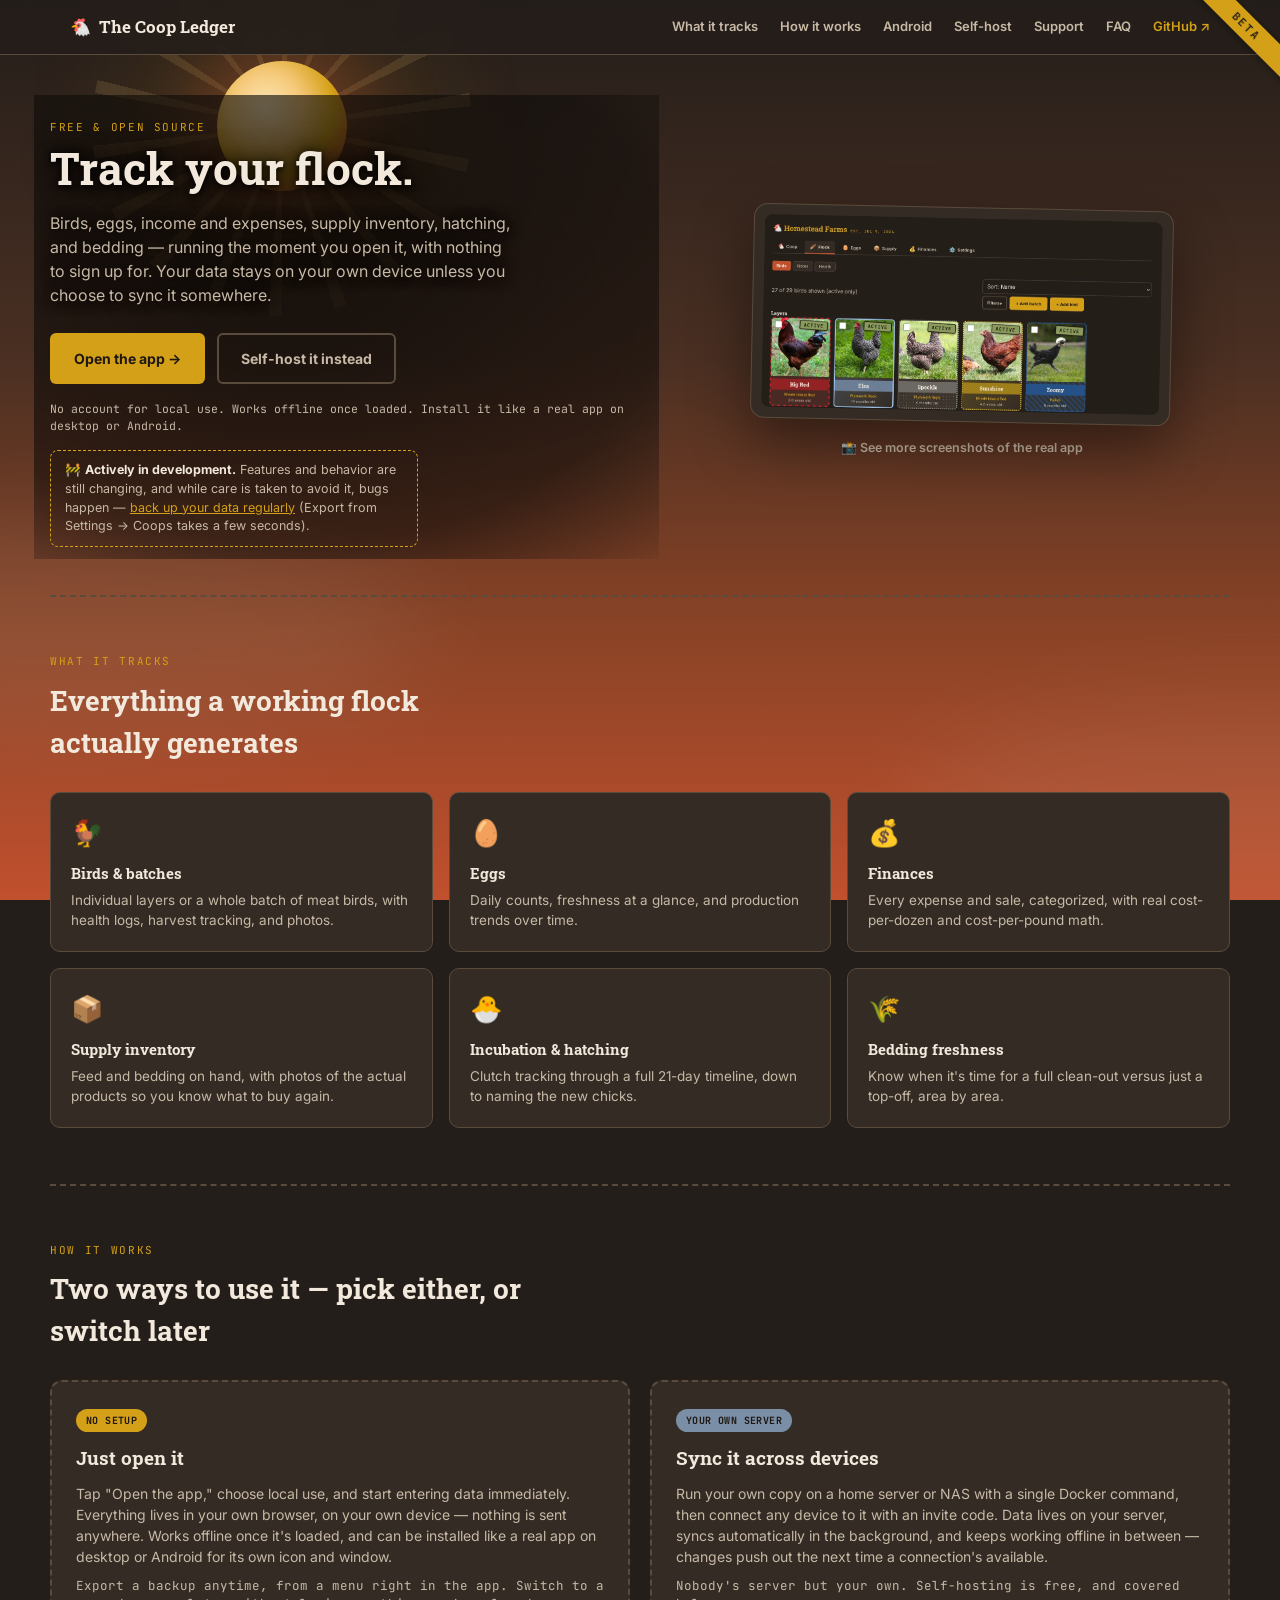
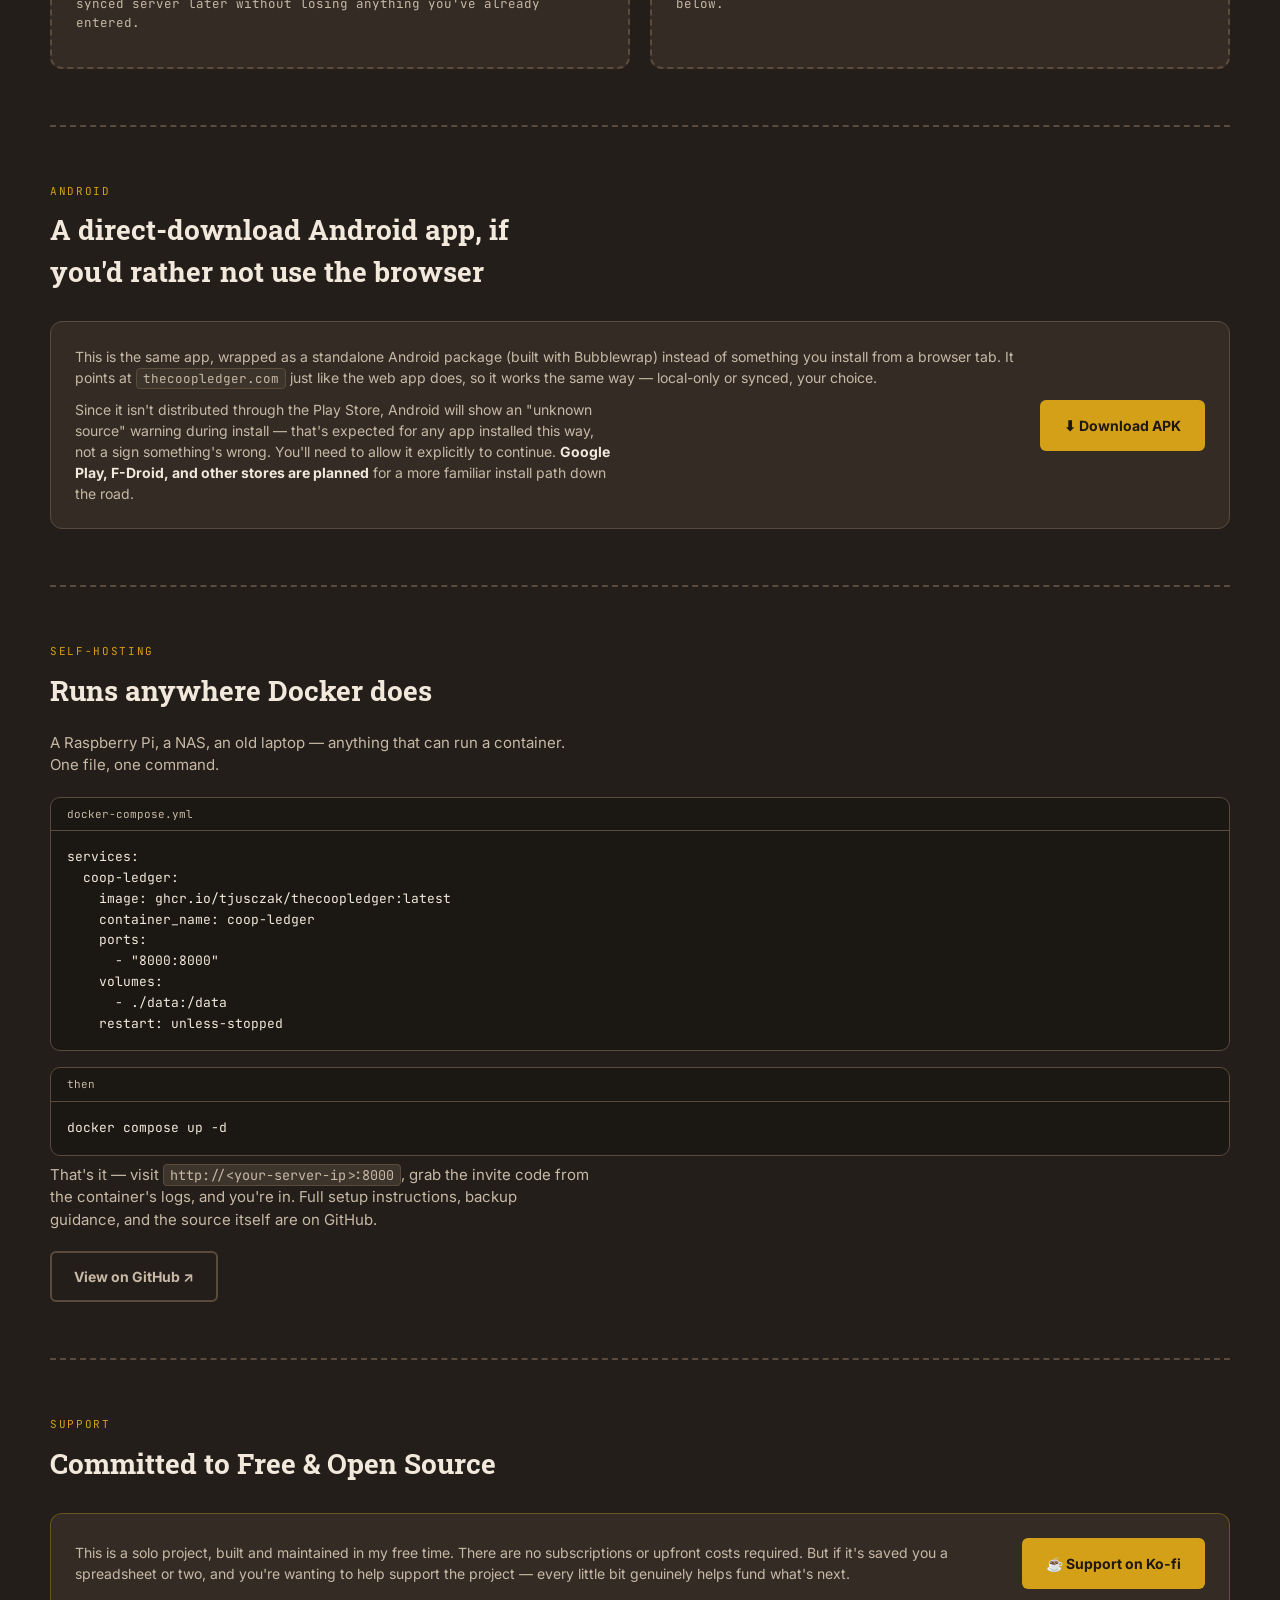
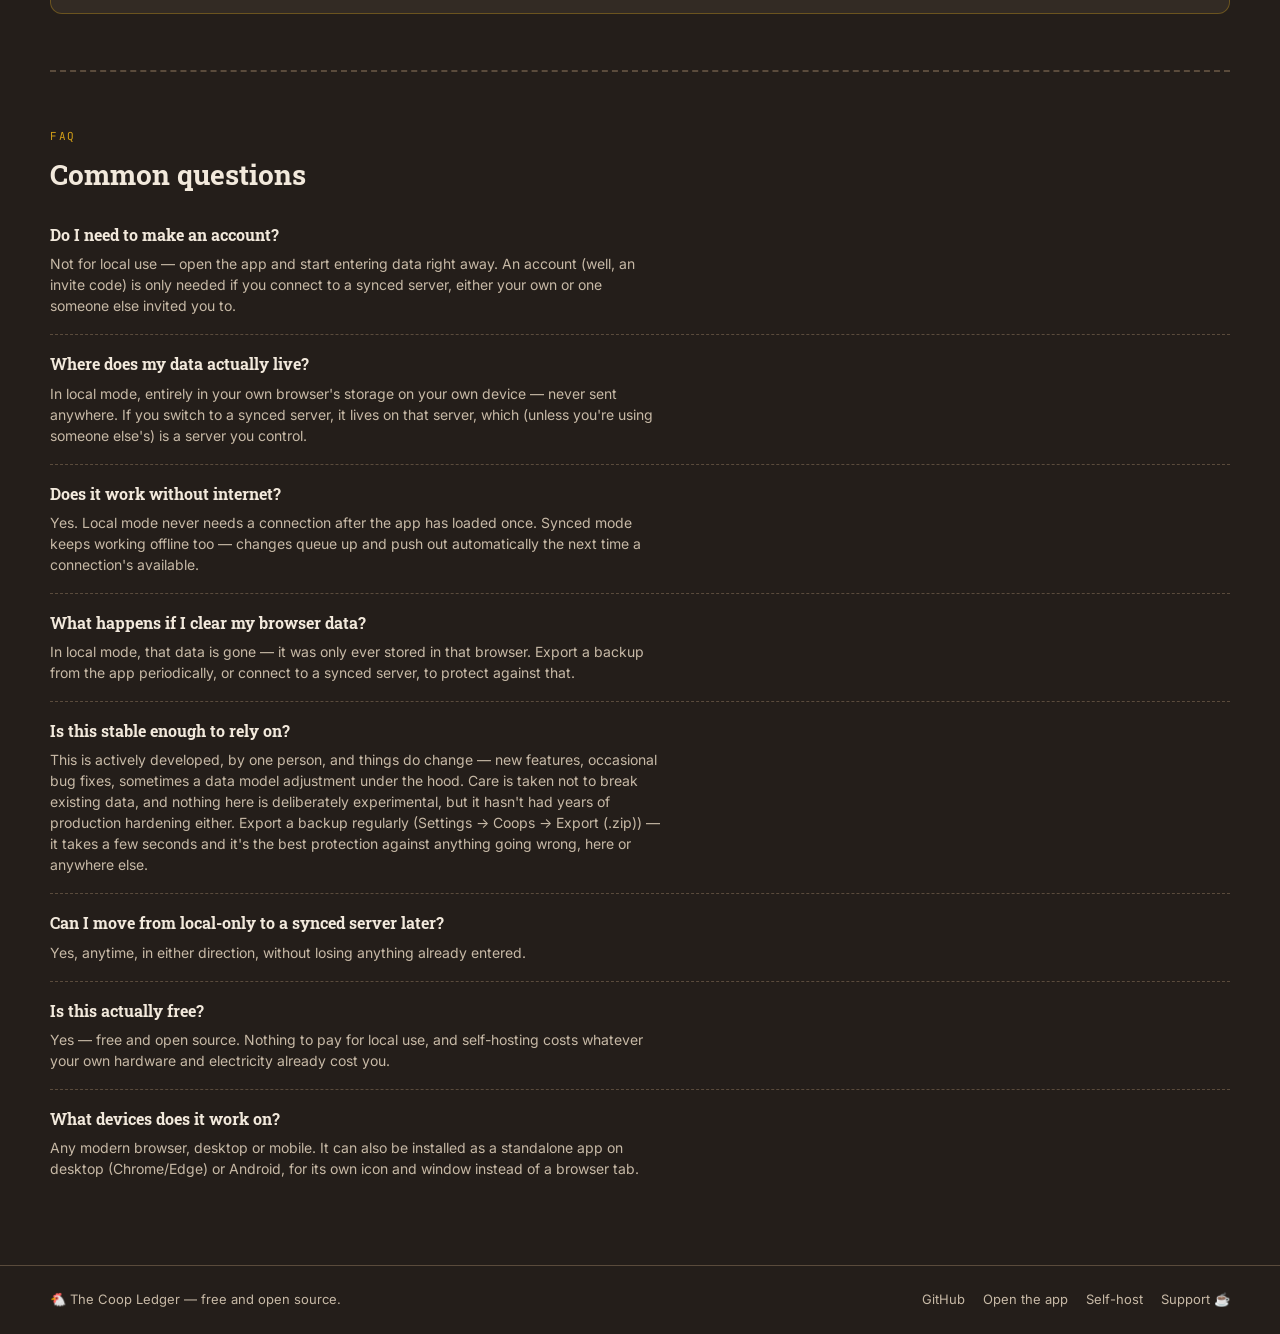
==== landing/index.html @ 25ca626e "Beta Release" ====
<!DOCTYPE html>
<html lang="en">
<head>
<meta charset="UTF-8">
<meta name="viewport" content="width=device-width, initial-scale=1, viewport-fit=cover">
<title>The Coop Ledger — track your flock, keep your data</title>
<meta name="description" content="A homestead flock tracker for birds, eggs, expenses, and supplies. Works instantly with nothing to sign up for, your data stays on your device unless you choose otherwise, and it's free and open source.">
<link rel="canonical" href="https://thecoopledger.com/">
<meta property="og:type" content="website">
<meta property="og:title" content="The Coop Ledger — track your flock, keep your data">
<meta property="og:description" content="A homestead flock tracker for birds, eggs, expenses, and supplies. Works instantly with nothing to sign up for, your data stays on your device unless you choose otherwise, and it's free and open source.">
<meta property="og:url" content="https://thecoopledger.com/">
<meta property="og:image" content="https://thecoopledger.com/icon-512.png">
<meta name="twitter:card" content="summary">
<meta name="twitter:title" content="The Coop Ledger — track your flock, keep your data">
<meta name="twitter:description" content="A homestead flock tracker for birds, eggs, expenses, and supplies. Works instantly, your data stays yours, free and open source.">
<meta name="twitter:image" content="https://thecoopledger.com/icon-512.png">
<link rel="icon" href="favicon.png" type="image/png">
<link rel="apple-touch-icon" href="icon-512.png">
<link rel="preconnect" href="https://fonts.googleapis.com">
<link href="https://fonts.googleapis.com/css2?family=Roboto+Slab:wght@500;700&family=Inter:wght@400;500;600;700&family=JetBrains+Mono:wght@500;700&display=swap" rel="stylesheet">
<link rel="stylesheet" href="landing.css">
</head>
<body>

<div class="beta-ribbon channel-__BUILD_CHANNEL__">BETA</div>

<div class="sky" id="sky" aria-hidden="true">
  <div class="sky-gradient" id="skyGradient"></div>
  <div class="sun-rays" id="sunRays"></div>
  <div class="sun" id="sun"></div>
  <div class="fog fog-a" id="fogA"></div>
  <div class="fog fog-b" id="fogB"></div>
  <div class="stars" id="stars"></div>
</div>

<header class="topbar">
  <div class="topbar-inner">
    <div class="brand">🐔 <span>The Coop Ledger</span></div>
    <nav class="topnav">
      <a href="#what-it-tracks">What it tracks</a>
      <a href="#how-it-works">How it works</a>
      <a href="#android">Android</a>
      <a href="#self-host">Self-host</a>
      <a href="#support">Support</a>
      <a href="#faq">FAQ</a>
      <a href="https://github.com/TJusczak/thecoopledger" class="topnav-github">GitHub ↗</a>
    </nav>
  </div>
</header>

<main>

  <section class="hero">
    <div class="hero-inner">
      <div class="hero-copy">
        <div class="eyebrow">Free &amp; open source</div>
        <h1>Track your flock.</h1>
        <p class="hero-sub">Birds, eggs, income and expenses, supply inventory, hatching, and bedding — running the moment you open it, with nothing to sign up for. Your data stays on your own device unless you choose to sync it somewhere.</p>
        <div class="hero-ctas">
          <a href="/app/" class="btn btn-primary">Open the app →</a>
          <a href="#self-host" class="btn btn-ghost">Self-host it instead</a>
        </div>
        <div class="hero-fineprint">No account for local use. Works offline once loaded. Install it like a real app on desktop or Android.</div>
        <div class="dev-notice">🚧 <strong>Actively in development.</strong> Features and behavior are still changing, and while care is taken to avoid it, bugs happen — <a href="#faq">back up your data regularly</a> (Export from Settings → Coops takes a few seconds).</div>
      </div>

      <div class="hero-preview">
        <div class="preview-frame">
          <img src="screenshots/hero-flock.webp" alt="The Coop Ledger's flock tracking screen, showing individual birds with photos, breeds, and ages" class="preview-screenshot">
        </div>
        <button type="button" class="preview-gallery-link" id="openGalleryBtn">📸 See more screenshots of the real app</button>
      </div>
    </div>
  </section>

  <div class="divider" aria-hidden="true"></div>

  <section class="section" id="what-it-tracks">
    <div class="section-inner">
      <div class="eyebrow">What it tracks</div>
      <h2>Everything a working flock actually generates</h2>
      <div class="feature-grid">
        <div class="feature-card">
          <div class="feature-icon">🐓</div>
          <div class="feature-title">Birds &amp; batches</div>
          <div class="feature-desc">Individual layers or a whole batch of meat birds, with health logs, harvest tracking, and photos.</div>
        </div>
        <div class="feature-card">
          <div class="feature-icon">🥚</div>
          <div class="feature-title">Eggs</div>
          <div class="feature-desc">Daily counts, freshness at a glance, and production trends over time.</div>
        </div>
        <div class="feature-card">
          <div class="feature-icon">💰</div>
          <div class="feature-title">Finances</div>
          <div class="feature-desc">Every expense and sale, categorized, with real cost-per-dozen and cost-per-pound math.</div>
        </div>
        <div class="feature-card">
          <div class="feature-icon">📦</div>
          <div class="feature-title">Supply inventory</div>
          <div class="feature-desc">Feed and bedding on hand, with photos of the actual products so you know what to buy again.</div>
        </div>
        <div class="feature-card">
          <div class="feature-icon">🐣</div>
          <div class="feature-title">Incubation &amp; hatching</div>
          <div class="feature-desc">Clutch tracking through a full 21-day timeline, down to naming the new chicks.</div>
        </div>
        <div class="feature-card">
          <div class="feature-icon">🌾</div>
          <div class="feature-title">Bedding freshness</div>
          <div class="feature-desc">Know when it's time for a full clean-out versus just a top-off, area by area.</div>
        </div>
      </div>
    </div>
  </section>

  <div class="divider" aria-hidden="true"></div>

  <section class="section" id="how-it-works">
    <div class="section-inner">
      <div class="eyebrow">How it works</div>
      <h2>Two ways to use it — pick either, or switch later</h2>
      <div class="path-grid">
        <div class="path-card">
          <span class="stamp stamp-gold">No setup</span>
          <h3>Just open it</h3>
          <p>Tap "Open the app," choose local use, and start entering data immediately. Everything lives in your own browser, on your own device — nothing is sent anywhere. Works offline once it's loaded, and can be installed like a real app on desktop or Android for its own icon and window.</p>
          <p class="path-note">Export a backup anytime, from a menu right in the app. Switch to a synced server later without losing anything you've already entered.</p>
        </div>
        <div class="path-card">
          <span class="stamp stamp-slate">Your own server</span>
          <h3>Sync it across devices</h3>
          <p>Run your own copy on a home server or NAS with a single Docker command, then connect any device to it with an invite code. Data lives on your server, syncs automatically in the background, and keeps working offline in between — changes push out the next time a connection's available.</p>
          <p class="path-note">Nobody's server but your own. Self-hosting is free, and covered below.</p>
        </div>
      </div>
    </div>
  </section>

  <div class="divider" aria-hidden="true"></div>

  <section class="section" id="android">
    <div class="section-inner">
      <div class="eyebrow">Android</div>
      <h2>A direct-download Android app, if you'd rather not use the browser</h2>
      <div class="android-card">
        <div class="android-card-main">
          <p>This is the same app, wrapped as a standalone Android package (built with Bubblewrap) instead of something you install from a browser tab. It points at <code>thecoopledger.com</code> just like the web app does, so it works the same way — local-only or synced, your choice.</p>
          <p class="section-lede" style="margin:10px 0 0">Since it isn't distributed through the Play Store, Android will show an "unknown source" warning during install — that's expected for any app installed this way, not a sign something's wrong. You'll need to allow it explicitly to continue. <strong style="color:var(--text)">Google Play, F-Droid, and other stores are planned</strong> for a more familiar install path down the road.</p>
        </div>
        <a href="TheCoopLedger.apk" class="btn btn-primary android-download" download>⬇ Download APK</a>
      </div>
    </div>
  </section>

  <div class="divider" aria-hidden="true"></div>

  <section class="section" id="self-host">
    <div class="section-inner">
      <div class="eyebrow">Self-hosting</div>
      <h2>Runs anywhere Docker does</h2>
      <p class="section-lede">A Raspberry Pi, a NAS, an old laptop — anything that can run a container. One file, one command.</p>

      <div class="code-card">
        <div class="code-card-label">docker-compose.yml</div>
        <pre><code>services:
  coop-ledger:
    image: ghcr.io/tjusczak/thecoopledger:latest
    container_name: coop-ledger
    ports:
      - "8000:8000"
    volumes:
      - ./data:/data
    restart: unless-stopped</code></pre>
      </div>
      <div class="code-card">
        <div class="code-card-label">then</div>
        <pre><code>docker compose up -d</code></pre>
      </div>

      <p class="section-lede">That's it — visit <code>http://&lt;your-server-ip&gt;:8000</code>, grab the invite code from the container's logs, and you're in. Full setup instructions, backup guidance, and the source itself are on GitHub.</p>
      <a href="https://github.com/TJusczak/thecoopledger" class="btn btn-ghost">View on GitHub ↗</a>
    </div>
  </section>

  <div class="divider" aria-hidden="true"></div>

  <section class="section" id="support">
    <div class="section-inner">
      <div class="eyebrow">Support</div>
      <h2>Committed to Free &amp; Open Source</h2>
      <div class="support-card">
        <div class="support-card-main">
          <p>This is a solo project, built and maintained in my free time. There are no subscriptions or upfront costs required. But if it's saved you a spreadsheet or two, and you're wanting to help support the project — every little bit genuinely helps fund what's next.</p>
        </div>
        <a href="https://ko-fi.com/thecoopledger" class="btn btn-primary support-btn" target="_blank" rel="noopener">☕ Support on Ko-fi</a>
      </div>
    </div>
  </section>

  <div class="divider" aria-hidden="true"></div>

  <section class="section" id="faq">
    <div class="section-inner">
      <div class="eyebrow">FAQ</div>
      <h2>Common questions</h2>
      <div class="faq-list">
        <div class="faq-item">
          <div class="faq-q">Do I need to make an account?</div>
          <div class="faq-a">Not for local use — open the app and start entering data right away. An account (well, an invite code) is only needed if you connect to a synced server, either your own or one someone else invited you to.</div>
        </div>
        <div class="faq-item">
          <div class="faq-q">Where does my data actually live?</div>
          <div class="faq-a">In local mode, entirely in your own browser's storage on your own device — never sent anywhere. If you switch to a synced server, it lives on that server, which (unless you're using someone else's) is a server you control.</div>
        </div>
        <div class="faq-item">
          <div class="faq-q">Does it work without internet?</div>
          <div class="faq-a">Yes. Local mode never needs a connection after the app has loaded once. Synced mode keeps working offline too — changes queue up and push out automatically the next time a connection's available.</div>
        </div>
        <div class="faq-item">
          <div class="faq-q">What happens if I clear my browser data?</div>
          <div class="faq-a">In local mode, that data is gone — it was only ever stored in that browser. Export a backup from the app periodically, or connect to a synced server, to protect against that.</div>
        </div>
        <div class="faq-item">
          <div class="faq-q">Is this stable enough to rely on?</div>
          <div class="faq-a">This is actively developed, by one person, and things do change — new features, occasional bug fixes, sometimes a data model adjustment under the hood. Care is taken not to break existing data, and nothing here is deliberately experimental, but it hasn't had years of production hardening either. Export a backup regularly (Settings → Coops → Export (.zip)) — it takes a few seconds and it's the best protection against anything going wrong, here or anywhere else.</div>
        </div>
        <div class="faq-item">
          <div class="faq-q">Can I move from local-only to a synced server later?</div>
          <div class="faq-a">Yes, anytime, in either direction, without losing anything already entered.</div>
        </div>
        <div class="faq-item">
          <div class="faq-q">Is this actually free?</div>
          <div class="faq-a">Yes — free and open source. Nothing to pay for local use, and self-hosting costs whatever your own hardware and electricity already cost you.</div>
        </div>
        <div class="faq-item">
          <div class="faq-q">What devices does it work on?</div>
          <div class="faq-a">Any modern browser, desktop or mobile. It can also be installed as a standalone app on desktop (Chrome/Edge) or Android, for its own icon and window instead of a browser tab.</div>
        </div>
      </div>
    </div>
  </section>

</main>

<footer class="site-footer">
  <div class="site-footer-inner">
    <div>🐔 The Coop Ledger — free and open source.</div>
    <div class="site-footer-links">
      <a href="https://github.com/TJusczak/thecoopledger">GitHub</a>
      <a href="/app/">Open the app</a>
      <a href="#self-host">Self-host</a>
      <a href="https://ko-fi.com/thecoopledger" target="_blank" rel="noopener">Support ☕</a>
    </div>
  </div>
</footer>

<div class="gallery-overlay" id="galleryOverlay" aria-hidden="true">
  <button type="button" class="gallery-close" id="galleryClose" aria-label="Close">✕</button>
  <button type="button" class="gallery-nav gallery-prev" id="galleryPrev" aria-label="Previous screenshot">‹</button>
  <div class="gallery-stage">
    <img src="" alt="" id="galleryImg" class="gallery-img">
    <div class="gallery-caption">
      <span id="galleryCaptionText"></span>
      <span class="gallery-counter" id="galleryCounter"></span>
    </div>
  </div>
  <button type="button" class="gallery-nav gallery-next" id="galleryNext" aria-label="Next screenshot">›</button>
</div>

<script>
(function () {
  var screenshots = [
    { src: "screenshots/dashboard-cards.webp", caption: "Coop overview — active birds, this month's value, and what's running low" },
    { src: "screenshots/dashboard-stats.webp", caption: "Flock size, egg production, and spend trends over time" },
    { src: "screenshots/flock.webp", caption: "Individual birds and batches, with photos, breeds, and ages" },
    { src: "screenshots/eggs.webp", caption: "Daily egg counts with running totals and value" },
    { src: "screenshots/inventory.webp", caption: "Feed and bedding on hand, with photos of the actual products" },
    { src: "screenshots/finances.webp", caption: "Every expense and sale, categorized, with a running balance" },
    { src: "screenshots/bedding.webp", caption: "Bedding freshness by area, clean-out vs. top-off" }
  ];
  var current = 0;
  var overlay = document.getElementById("galleryOverlay");
  var img = document.getElementById("galleryImg");
  var captionText = document.getElementById("galleryCaptionText");
  var counter = document.getElementById("galleryCounter");

  function show(i) {
    current = (i + screenshots.length) % screenshots.length;
    var shot = screenshots[current];
    img.src = shot.src;
    img.alt = shot.caption;
    captionText.textContent = shot.caption;
    counter.textContent = (current + 1) + " / " + screenshots.length;
  }
  function open(i) {
    show(i || 0);
    overlay.classList.add("open");
    overlay.setAttribute("aria-hidden", "false");
    document.body.style.overflow = "hidden";
  }
  function close() {
    overlay.classList.remove("open");
    overlay.setAttribute("aria-hidden", "true");
    document.body.style.overflow = "";
  }

  var openBtn = document.getElementById("openGalleryBtn");
  if (openBtn) openBtn.addEventListener("click", function () { open(0); });
  document.getElementById("galleryClose").addEventListener("click", close);
  document.getElementById("galleryPrev").addEventListener("click", function () { show(current - 1); });
  document.getElementById("galleryNext").addEventListener("click", function () { show(current + 1); });
  overlay.addEventListener("click", function (e) { if (e.target === overlay) close(); });
  document.addEventListener("keydown", function (e) {
    if (!overlay.classList.contains("open")) return;
    if (e.key === "Escape") close();
    else if (e.key === "ArrowLeft") show(current - 1);
    else if (e.key === "ArrowRight") show(current + 1);
  });

  // Subtle reveal-on-scroll for sections -- a light fade/rise as each one
  // enters view, once, rather than every scroll pass. Skipped entirely for
  // anyone who's asked their OS/browser to reduce motion.
  if (!window.matchMedia("(prefers-reduced-motion: reduce)").matches && "IntersectionObserver" in window) {
    var revealTargets = document.querySelectorAll(".section, .hero-preview");
    revealTargets.forEach(function (el) { el.classList.add("reveal"); });
    var io = new IntersectionObserver(function (entries) {
      entries.forEach(function (entry) {
        if (entry.isIntersecting) {
          entry.target.classList.add("reveal-in");
          io.unobserve(entry.target);
        }
      });
    }, { threshold: 0.12 });
    revealTargets.forEach(function (el) { io.observe(el); });
  }
})();

(function () {
  // Scroll-driven sky: dawn at the top of the page, sunset through the
  // middle, night with stars by the bottom -- driven by how far down the
  // page you've scrolled, not a fixed timer, so it stays in sync whether
  // you scroll fast, slow, or jump straight to the bottom.
  var gradientEl = document.getElementById("skyGradient");
  var sunEl = document.getElementById("sun");
  var raysEl = document.getElementById("sunRays");
  var starsEl = document.getElementById("stars");
  if (!gradientEl || !sunEl || !starsEl) return;

  // Three keyframe palettes (top / upper-mid / lower-mid / horizon stop),
  // interpolated dawn->sunset for the first half of the page, sunset->night
  // for the second half.
  var DAWN =   ["#241E1A", "#4a2f22", "#8a4326", "#c1502e"];
  var SUNSET = ["#1c1220", "#3c1f22", "#7a2f1e", "#a8481f"];
  var NIGHT =  ["#0d0a08", "#14100d", "#1a1512", "#201a15"];

  function hexToRgb(hex) {
    var n = parseInt(hex.slice(1), 16);
    return [(n >> 16) & 255, (n >> 8) & 255, n & 255];
  }
  function rgbLerp(a, b, t) {
    return [0, 1, 2].map(function (i) { return Math.round(a[i] + (b[i] - a[i]) * t); });
  }
  function rgbStr(c) { return "rgb(" + c[0] + "," + c[1] + "," + c[2] + ")"; }

  function paletteAt(progress) {
    var a, b, t;
    if (progress <= 0.5) { a = DAWN; b = SUNSET; t = progress / 0.5; }
    else { a = SUNSET; b = NIGHT; t = (progress - 0.5) / 0.5; }
    return a.map(function (hexA, i) { return rgbStr(rgbLerp(hexToRgb(hexA), hexToRgb(b[i]), t)); });
  }

  // A handful of randomly-placed, randomly-sized, randomly-delayed stars --
  // generated once on load, then just faded in/out as a group via opacity.
  var STAR_COUNT = 50;
  for (var i = 0; i < STAR_COUNT; i++) {
    var star = document.createElement("div");
    star.className = "star";
    var size = 1 + Math.random() * 2;
    star.style.width = size + "px";
    star.style.height = size + "px";
    star.style.left = Math.random() * 100 + "%";
    star.style.top = Math.random() * 70 + "%"; // upper 70% of the viewport -- keeps the horizon glow area clearer
    star.style.animationDelay = (Math.random() * 3.4).toFixed(2) + "s";
    starsEl.appendChild(star);
  }

  var ticking = false;
  function update() {
    ticking = false;
    var doc = document.documentElement;
    var maxScroll = doc.scrollHeight - window.innerHeight;
    var progress = maxScroll > 0 ? Math.min(1, Math.max(0, window.scrollY / maxScroll)) : 0;

    var stops = paletteAt(progress);
    gradientEl.style.background = "linear-gradient(to bottom, " + stops[0] + " 0%, " + stops[1] + " 40%, " + stops[2] + " 70%, " + stops[3] + " 100%)";

    var baseTop = window.innerWidth <= 900 ? 30 : 14; // start well below the headline once the hero stacks (matches the CSS breakpoint), where the headline sits higher up
    var sunTopLinear = baseTop + progress * (94 - baseTop); // straight-line descent, before the arc bulge below
    var archHeight = 16; // vh -- how much the path bows upward at its midpoint
    var archBulge = archHeight * 4 * progress * (1 - progress); // 0 at both ends, peaks at progress=0.5
    var sunTop = sunTopLinear - archBulge;
    var sunLeft = 22 + progress * (78 - 22); // sweeps from the upper-left corner toward the lower-right as it descends
    var sunOpacity = progress < 0.72 ? 1 : Math.max(0, 1 - (progress - 0.72) / 0.22);
    sunEl.style.top = sunTop + "vh";
    sunEl.style.left = sunLeft + "%";
    sunEl.style.opacity = sunOpacity;
    raysEl.style.top = sunTop + "vh";
    raysEl.style.left = sunLeft + "%";
    raysEl.style.opacity = sunOpacity * 0.6;

    var starsOpacity = progress < 0.48 ? 0 : Math.min(1, (progress - 0.48) / 0.4);
    starsEl.style.opacity = starsOpacity;
  }
  function onScroll() {
    if (!ticking) { requestAnimationFrame(update); ticking = true; }
  }
  window.addEventListener("scroll", onScroll, { passive: true });
  window.addEventListener("resize", onScroll);
  update();
})();
</script>

</body>
</html>
---- landing/landing.css ----
:root {
  --bg: #241E1A;
  --surface: #332B24;
  --surface-raised: #3D342B;
  --border: #5A4B3C;
  --text: #F2E9DC;
  --text-dim: #C7B9A6;
  --rust: #C1502E;
  --gold: #D4A017;
  --sage: #8A9A5B;
  --slate: #7A8FA6;
  --danger: #B84C3E;
}

* { box-sizing: border-box; }
html { scroll-behavior: smooth; }

body {
  margin: 0;
  background: var(--bg);
  color: var(--text);
  font-family: 'Inter', sans-serif;
  line-height: 1.5;
}

a { color: var(--gold); }

.eyebrow {
  font-family: 'JetBrains Mono', monospace; font-size: 11px; letter-spacing: 0.15em;
  color: var(--gold); text-transform: uppercase; margin-bottom: 10px;
}

h1, h2, h3 { font-family: 'Roboto Slab', serif; font-weight: 700; margin: 0; }

/* ---------- top bar ---------- */

.topbar {
  position: sticky; top: 0; z-index: 50;
  background: color-mix(in srgb, var(--bg) 92%, transparent);
  backdrop-filter: blur(8px);
  border-bottom: 1px solid var(--border);
}
.topbar-inner {
  max-width: 1180px; margin: 0 auto; padding: 14px 20px;
  display: flex; align-items: center; justify-content: space-between; gap: 16px;
}
.brand { font-family: 'Roboto Slab', serif; font-weight: 700; font-size: 17px; display: flex; align-items: center; gap: 8px; }
.topnav { display: flex; align-items: center; gap: 22px; font-size: 13px; font-weight: 600; }
.topnav a { color: var(--text-dim); text-decoration: none; }
.topnav a:hover { color: var(--text); }
.topnav-github { color: var(--gold) !important; }
@media (max-width: 720px) { .topnav a:not(.topnav-github) { display: none; } }

/* ---------- hero ---------- */

.hero { padding: 64px 20px 40px; }
.hero-inner {
  max-width: 1180px; margin: 0 auto;
  display: grid; grid-template-columns: 1.1fr 1fr; gap: 56px; align-items: center;
}
@media (max-width: 900px) { .hero-inner { grid-template-columns: 1fr; gap: 40px; } }

.hero-copy { position: relative; }
.hero-copy::before {
  content: ""; position: absolute; inset: -24px -20px -12px -16px; z-index: -1;
  background: radial-gradient(ellipse 100% 95% at 42% 40%, rgba(12,10,8,0.8) 0%, rgba(12,10,8,0.55) 60%, transparent 88%);
  pointer-events: none;
}
.hero-copy h1 { font-size: 44px; line-height: 1.08; margin: 4px 0 18px; text-shadow: 0 0 14px rgba(0,0,0,0.75), 0 0 30px rgba(0,0,0,0.55), 0 2px 6px rgba(0,0,0,0.8); }
@media (max-width: 500px) { .hero-copy h1 { font-size: 34px; } }
.hero-sub { font-size: 16px; color: var(--text-dim); max-width: 46ch; margin: 0 0 26px; text-shadow: 0 0 10px rgba(0,0,0,0.7), 0 0 20px rgba(0,0,0,0.45); }
.hero-ctas { display: flex; flex-wrap: wrap; gap: 12px; margin-bottom: 16px; }
.hero-fineprint { font-family: 'JetBrains Mono', monospace; font-size: 11.5px; color: var(--text-dim); }
.dev-notice {
  margin-top: 16px; padding: 10px 14px; max-width: 46ch;
  border: 1.5px dashed var(--gold); border-radius: 8px;
  font-size: 12.5px; color: var(--text-dim); line-height: 1.5;
}
.dev-notice strong { color: var(--text); }
.dev-notice a { color: var(--gold); }

.btn {
  display: inline-flex; align-items: center; gap: 8px;
  font-family: 'Inter', sans-serif; font-weight: 700; font-size: 14px;
  padding: 13px 22px; border-radius: 6px; border: 2px solid transparent;
  text-decoration: none; cursor: pointer; transition: border-color 0.15s, filter 0.1s, transform 0.1s;
}
.btn-primary { background: var(--gold); color: #1E1712; }
.btn-primary:hover { border-color: var(--text); transform: translateY(-1px); }
.btn-primary:active { filter: brightness(0.85); transform: none; }
.btn-ghost { background: transparent; color: var(--text-dim); border-color: var(--border); }
.btn-ghost:hover { border-color: var(--gold); color: var(--text); }

/* Real screenshot in the same tilted-card frame the hand-drawn mockup used
   to occupy -- honest now instead of a stand-in, since the app has changed
   enough over time that the old approximation had drifted out of sync. */
.hero-preview { display: flex; flex-direction: column; align-items: center; gap: 14px; }
.preview-frame {
  width: 100%; max-width: 420px; background: var(--surface);
  border: 1px solid var(--border); border-radius: 14px; padding: 10px;
  box-shadow: 0 24px 60px rgba(0,0,0,0.45);
  transform: rotate(1.2deg);
  overflow: hidden;
}
.preview-screenshot { display: block; width: 100%; height: auto; border-radius: 8px; }
.preview-gallery-link {
  background: none; border: none; color: var(--text-dim); font-family: 'Inter', sans-serif;
  font-size: 12.5px; font-weight: 600; cursor: pointer; padding: 4px 8px;
  transition: color 0.15s;
}
.preview-gallery-link:hover { color: var(--gold); }

/* ---------- dividers & sections ---------- */

.divider {
  max-width: 1180px; margin: 8px auto; border: none;
  border-top: 2px dashed var(--border);
}
.section { padding: 48px 20px; }
.section-inner { max-width: 1180px; margin: 0 auto; }
.section h2 { font-size: 28px; margin: 2px 0 28px; max-width: 30ch; }
.section-lede { color: var(--text-dim); font-size: 15px; max-width: 60ch; margin: -8px 0 20px; }

/* ---------- feature grid ---------- */

.feature-grid { display: grid; grid-template-columns: repeat(3, 1fr); gap: 16px; }
@media (max-width: 860px) { .feature-grid { grid-template-columns: repeat(2, 1fr); } }
@media (max-width: 560px) { .feature-grid { grid-template-columns: 1fr; } }
.feature-card { background: var(--surface); border: 1px solid var(--border); border-radius: 10px; padding: 20px; }
.feature-icon { font-size: 26px; margin-bottom: 10px; }
.feature-title { font-family: 'Roboto Slab', serif; font-weight: 700; font-size: 15px; margin-bottom: 6px; }
.feature-desc { font-size: 13.5px; color: var(--text-dim); }

/* ---------- how it works ---------- */

.path-grid { display: grid; grid-template-columns: 1fr 1fr; gap: 20px; }
@media (max-width: 760px) { .path-grid { grid-template-columns: 1fr; } }
.path-card { background: var(--surface); border: 2px dashed var(--border); border-radius: 12px; padding: 24px; }
.path-card h3 { font-size: 19px; margin: 12px 0 10px; }
.path-card p { font-size: 14px; color: var(--text-dim); margin: 0 0 10px; }
.path-note { font-size: 12.5px !important; font-family: 'JetBrains Mono', monospace; }

.stamp {
  display: inline-block; font-family: 'JetBrains Mono', monospace; font-size: 10px; font-weight: 700;
  letter-spacing: 0.04em; text-transform: uppercase; padding: 4px 10px; border-radius: 20px; color: #1E1712;
}
.stamp-gold { background: var(--gold); }
.stamp-slate { background: var(--slate); }

/* ---------- self-host / code ---------- */

.code-card { background: #1B1712; border: 1px solid var(--border); border-radius: 10px; margin: 0 0 16px; overflow: hidden; }
.code-card-label {
  font-family: 'JetBrains Mono', monospace; font-size: 11px; color: var(--text-dim);
  padding: 8px 16px; border-bottom: 1px solid var(--border);
}
.code-card pre { margin: 0; padding: 16px; overflow-x: auto; }
.code-card code { font-family: 'JetBrains Mono', monospace; font-size: 13px; color: var(--text); line-height: 1.6; }
.section p code {
  background: var(--surface-raised); border: 1px solid var(--border); border-radius: 4px;
  padding: 1px 6px; font-family: 'JetBrains Mono', monospace; font-size: 0.9em;
}

/* ---------- FAQ ---------- */

.faq-list { display: flex; flex-direction: column; }
.faq-item { padding: 18px 0; border-bottom: 1px dashed var(--border); }
.faq-item:first-child { padding-top: 0; }
.faq-item:last-child { border-bottom: none; }
.faq-q { font-family: 'Roboto Slab', serif; font-weight: 700; font-size: 15.5px; margin-bottom: 6px; }
.faq-a { font-size: 14px; color: var(--text-dim); max-width: 68ch; }

/* ---------- footer ---------- */

.site-footer { border-top: 1px solid var(--border); padding: 24px 20px; margin-top: 20px; }
.site-footer-inner {
  max-width: 1180px; margin: 0 auto; display: flex; justify-content: space-between;
  align-items: center; flex-wrap: wrap; gap: 12px; font-size: 13px; color: var(--text-dim);
}
.site-footer-links { display: flex; gap: 18px; }
.site-footer-links a { color: var(--text-dim); text-decoration: none; }
.site-footer-links a:hover { color: var(--gold); }

/* ---------- screenshot gallery ---------- */

.gallery-overlay {
  position: fixed; inset: 0; z-index: 200;
  background: rgba(20, 16, 13, 0.94);
  display: flex; align-items: center; justify-content: center;
  opacity: 0; visibility: hidden; transition: opacity 0.2s ease;
}
.gallery-overlay.open { opacity: 1; visibility: visible; }
.gallery-stage { max-width: min(1000px, 92vw); max-height: 88vh; display: flex; flex-direction: column; align-items: center; gap: 14px; }
.gallery-img { max-width: 100%; max-height: 74vh; border-radius: 10px; box-shadow: 0 20px 60px rgba(0,0,0,0.5); }
.gallery-caption { display: flex; align-items: center; gap: 14px; color: var(--text-dim); font-size: 13.5px; text-align: center; }
.gallery-counter { font-family: 'JetBrains Mono', monospace; font-size: 11px; color: var(--text-dim); opacity: 0.7; white-space: nowrap; }
.gallery-close, .gallery-nav {
  position: fixed; background: var(--surface-raised); border: 1px solid var(--border); color: var(--text);
  width: 44px; height: 44px; border-radius: 50%; font-size: 20px; cursor: pointer;
  display: flex; align-items: center; justify-content: center; transition: border-color 0.15s;
}
.gallery-close:hover, .gallery-nav:hover { border-color: var(--gold); }
.gallery-close { top: 20px; right: 20px; }
.gallery-nav { top: 50%; transform: translateY(-50%); font-size: 26px; }
.gallery-prev { left: 20px; }
.gallery-next { right: 20px; }
@media (max-width: 640px) {
  .gallery-nav { width: 38px; height: 38px; }
  .gallery-prev { left: 8px; }
  .gallery-next { right: 8px; }
  .gallery-close { top: 12px; right: 12px; }
}

/* ---------- android ---------- */

.android-card {
  background: var(--surface); border: 1px solid var(--border); border-radius: 12px;
  padding: 24px; display: flex; align-items: center; gap: 24px; flex-wrap: wrap;
}
.android-card-main { flex: 1 1 380px; }
.android-card-main p { font-size: 14px; color: var(--text-dim); margin: 0; }
.android-download { flex: 0 0 auto; }

.support-card {
  background: var(--surface); border: 1px solid rgba(212, 160, 23, 0.35); border-radius: 12px;
  padding: 24px; display: flex; align-items: center; gap: 24px; flex-wrap: wrap;
}
.support-card-main { flex: 1 1 380px; }
.support-card-main p { font-size: 14px; color: var(--text-dim); margin: 0; }
.support-btn { flex: 0 0 auto; }

/* ---------- scroll reveal ---------- */

.reveal { opacity: 0; transform: translateY(16px); transition: opacity 0.5s ease, transform 0.5s ease; }
.reveal-in { opacity: 1; transform: none; }

/* ---------- scroll-driven sky ---------- */

.sky { position: fixed; inset: 0; z-index: -1; overflow: hidden; pointer-events: none; }
.sky-gradient { position: absolute; inset: 0; background: linear-gradient(to bottom, #241E1A 0%, #4a2f22 40%, #8a4326 70%, #c1502e 100%); }

.sun-rays {
  position: absolute; left: 22%; top: 14vh; width: 380px; height: 380px;
  transform: translate(-50%, -50%);
  border-radius: 50%;
  background: repeating-conic-gradient(rgba(245, 200, 120, 0.22) 0deg 4deg, transparent 4deg 20deg);
  animation: sun-rotate 120s linear infinite;
}
@keyframes sun-rotate { from { transform: translate(-50%, -50%) rotate(0deg); } to { transform: translate(-50%, -50%) rotate(360deg); } }

.sun {
  position: absolute; left: 22%; top: 14vh; width: 130px; height: 130px;
  transform: translate(-50%, -50%);
  border-radius: 50%;
  background: radial-gradient(circle at 38% 35%, #FCE7B8 0%, #F5C878 30%, var(--gold) 58%, var(--rust) 85%, transparent 100%);
  box-shadow: 0 0 70px 24px rgba(193, 80, 46, 0.32), 0 0 140px 70px rgba(212, 160, 23, 0.14);
}

.fog {
  position: absolute; width: 55vw; height: 220px; border-radius: 50%;
  filter: blur(48px); background: var(--text-dim); opacity: 0.1;
}
.fog-a { top: 58vh; left: -22vw; animation: fog-drift-a 55s ease-in-out infinite; }
.fog-b { top: 78vh; right: -26vw; animation: fog-drift-b 70s ease-in-out infinite; }
@keyframes fog-drift-a { 0%, 100% { transform: translateX(0); } 50% { transform: translateX(32vw); } }
@keyframes fog-drift-b { 0%, 100% { transform: translateX(0); } 50% { transform: translateX(-28vw); } }

.stars { position: absolute; inset: 0; opacity: 0; }
.star { position: absolute; border-radius: 50%; background: #F2E9DC; animation: star-twinkle 3.4s ease-in-out infinite; }
@keyframes star-twinkle { 0%, 100% { opacity: 0.25; } 50% { opacity: 1; } }

@media (max-width: 640px) {
  .sun-rays { width: 260px; height: 260px; }
  .sun { width: 92px; height: 92px; }
}

/* ---------- accessibility ---------- */

a:focus-visible, .btn:focus-visible { outline: 2px solid var(--gold); outline-offset: 2px; }
@media (prefers-reduced-motion: reduce) {
  html { scroll-behavior: auto; }
  .btn-primary:hover { transform: none; }
  .reveal { opacity: 1; transform: none; transition: none; }
  .sun-rays, .fog, .star { animation: none; }
}

/* ---------- beta build ribbon ---------- */

.beta-ribbon {
  position: fixed; top: 15px; right: -36px; width: 140px;
  transform: rotate(45deg); transform-origin: center;
  background: var(--gold); color: var(--bg);
  font-family: 'JetBrains Mono', monospace; font-weight: 700; font-size: 11px;
  letter-spacing: 0.14em; text-align: center; padding: 3px 0;
  z-index: 9999; box-shadow: 0 2px 8px rgba(0,0,0,0.35);
  pointer-events: none;
}
.beta-ribbon.channel-stable { display: none; }
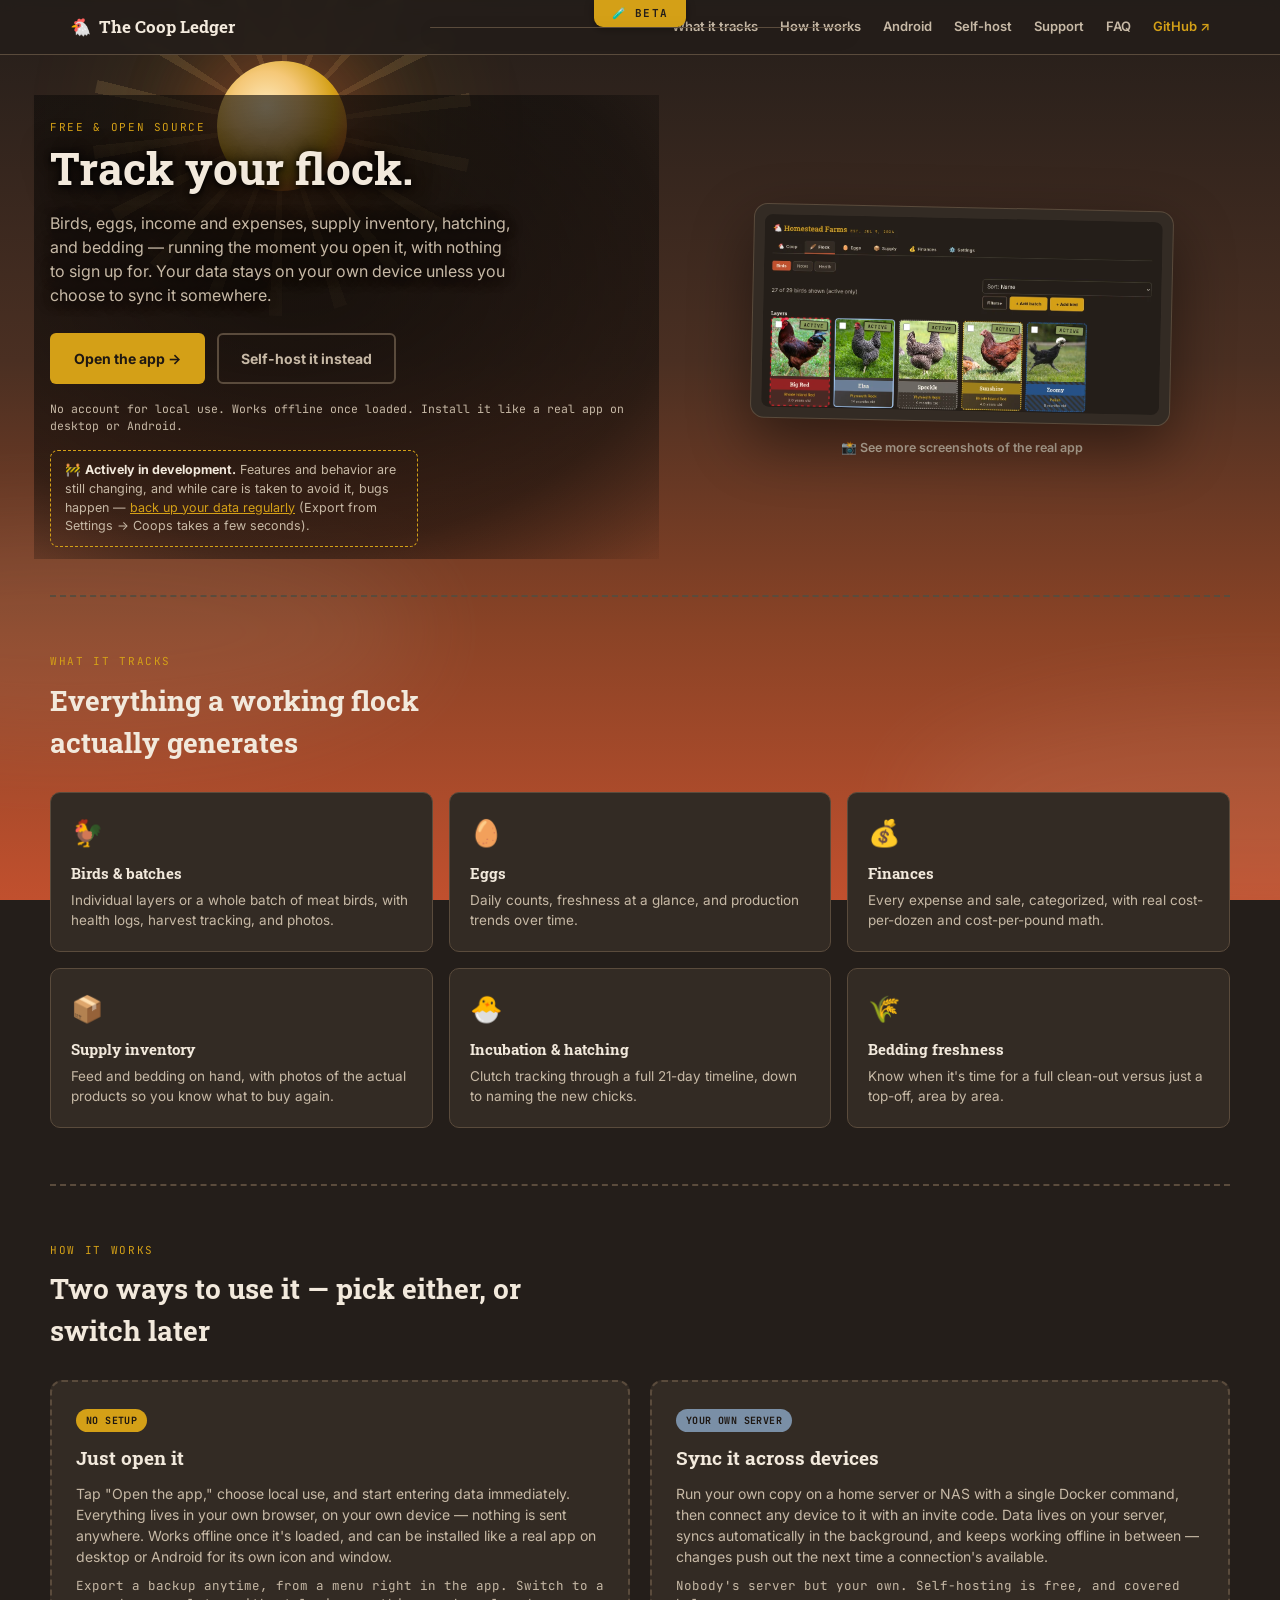
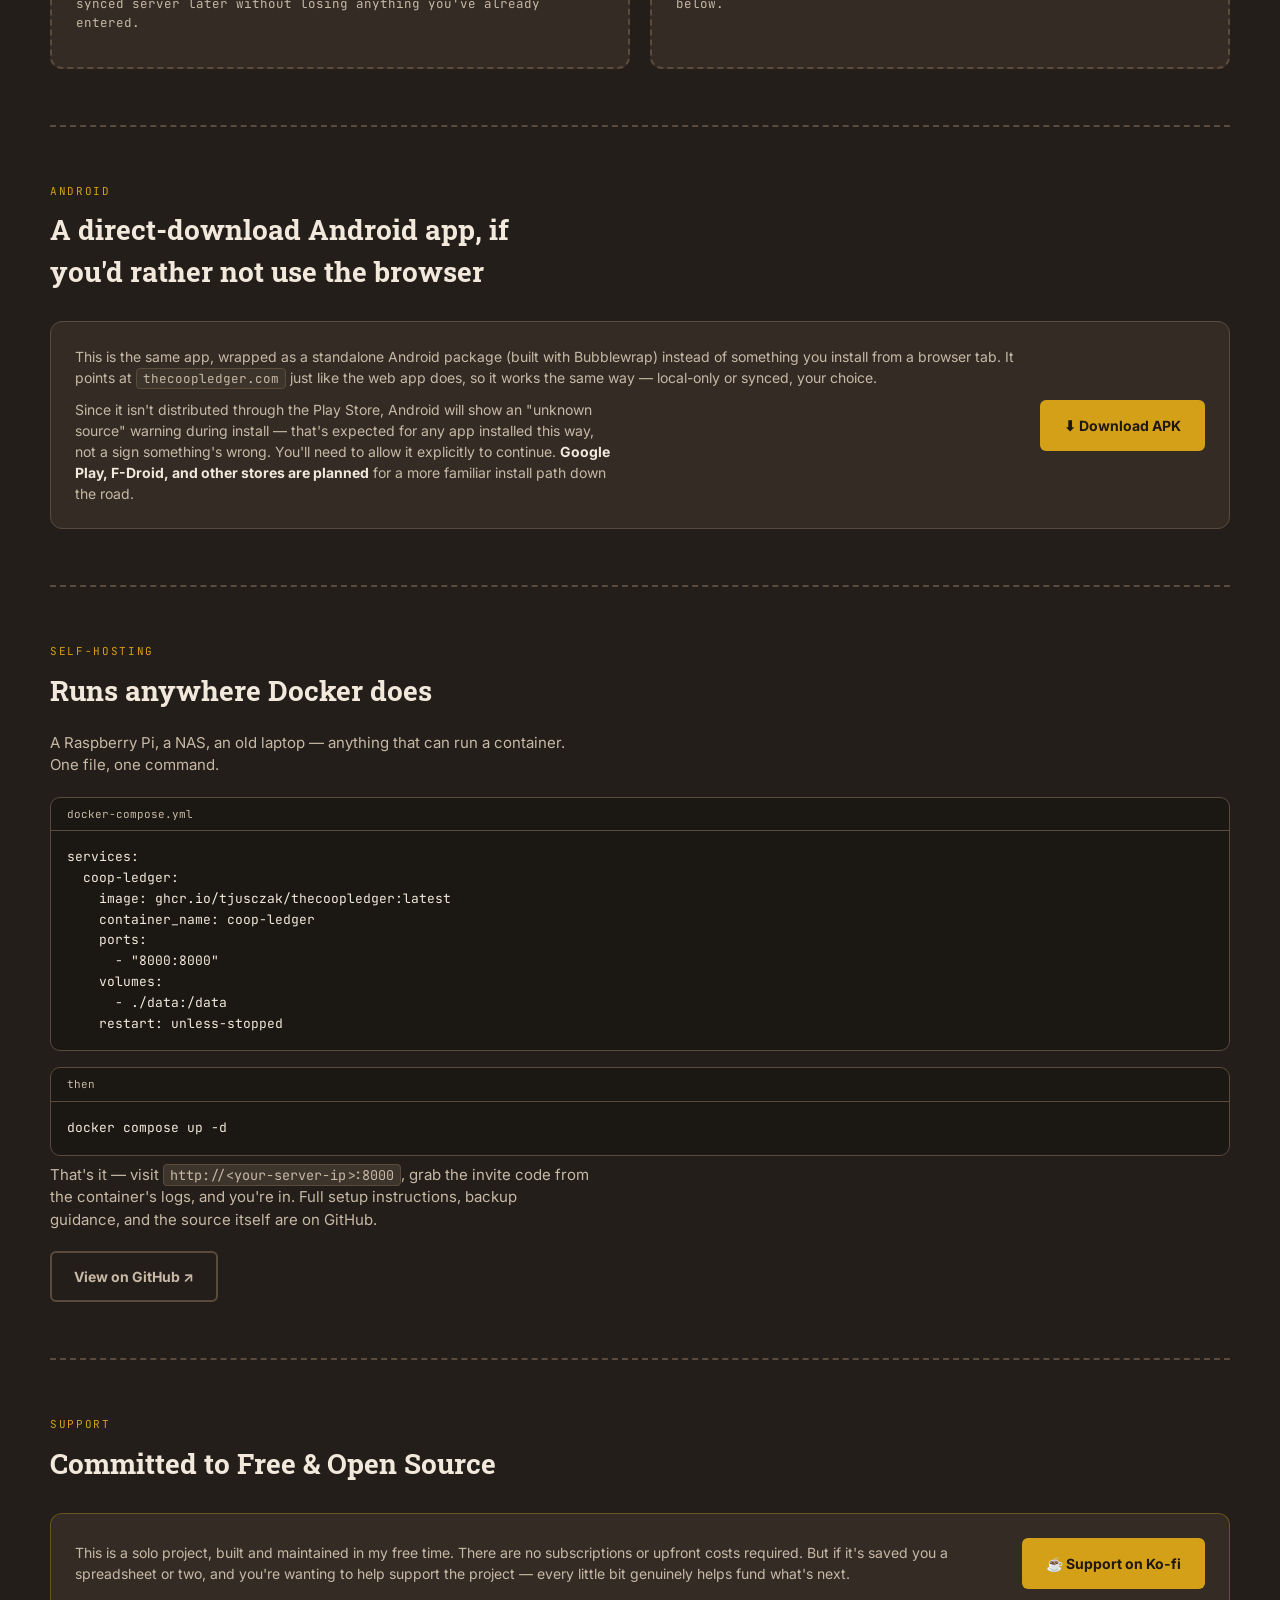
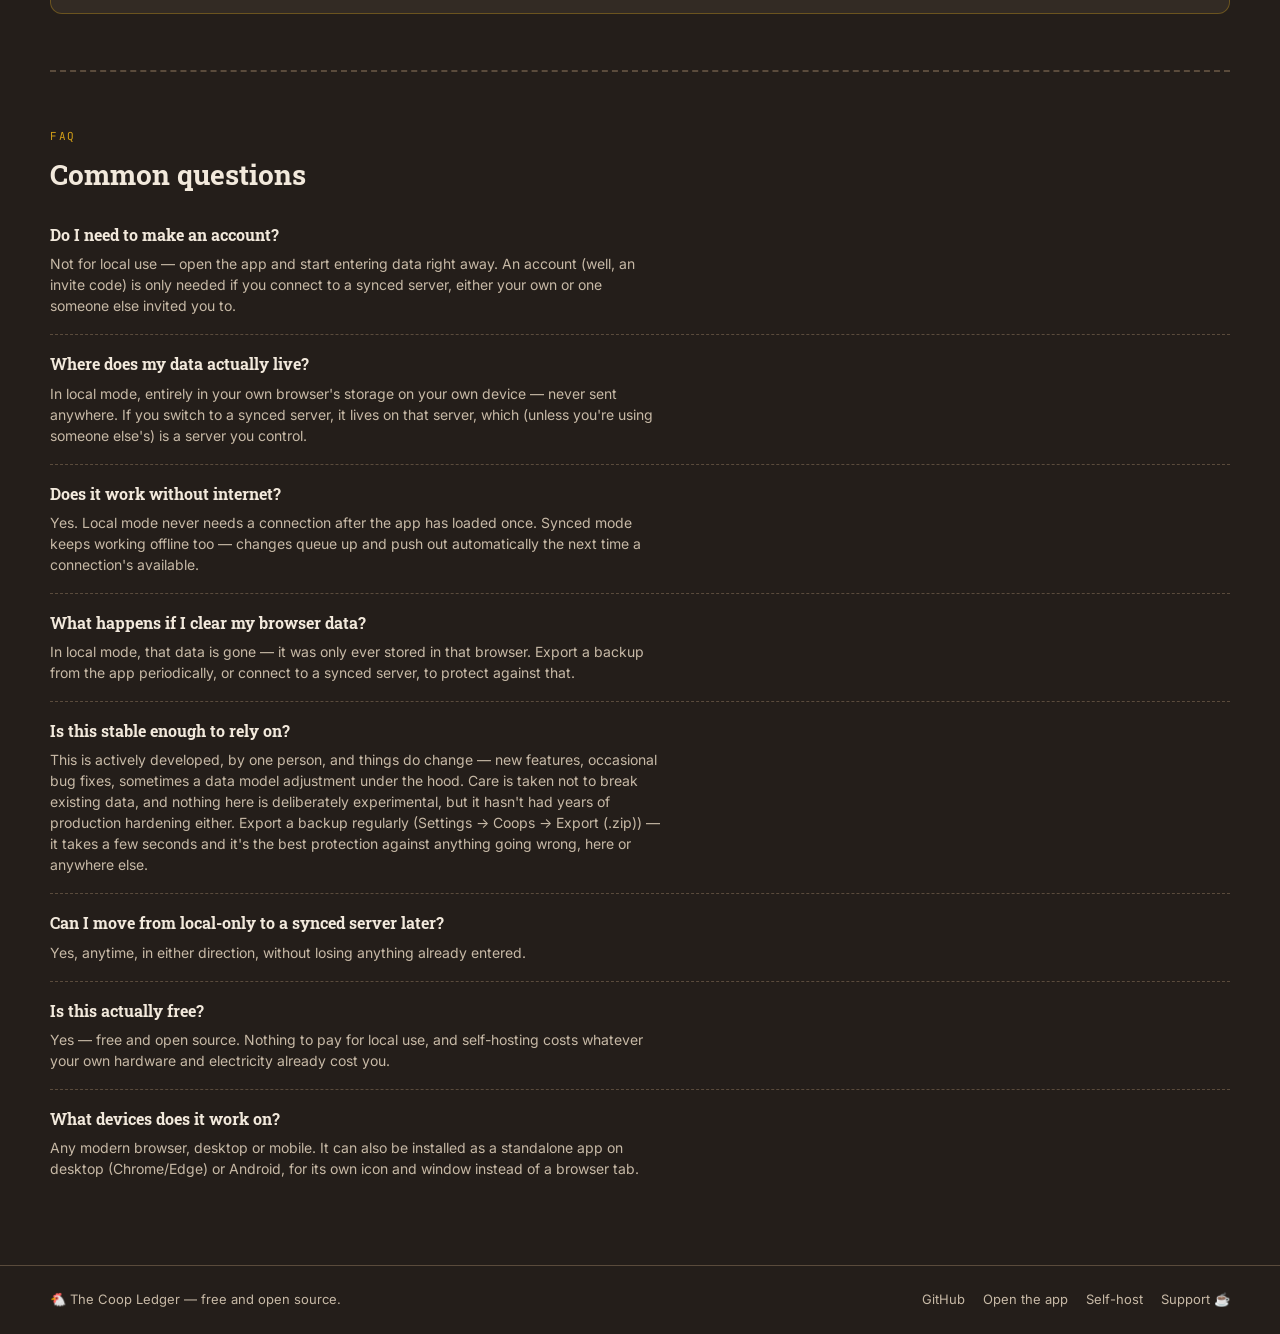
==== commit ca2701a5: "Beta Drop Down Info" ====
--- a/landing/index.html
+++ b/landing/index.html
@@ -23,7 +23,15 @@
 </head>
 <body>
 
-<div class="beta-ribbon channel-__BUILD_CHANNEL__">BETA</div>
+<div id="betaTabWrap" class="beta-tab-wrap channel-__BUILD_CHANNEL__">
+  <button id="betaTabBtn" class="beta-tab-btn" type="button" aria-expanded="false">🧪 BETA</button>
+  <div id="betaTabPanel" class="beta-tab-panel">
+    <div class="beta-tab-panel-inner">
+      <p>You're looking at the <strong>beta build</strong> — it tracks active development directly, so new features and fixes show up here first, before they're tested and promoted to the stable release at thecoopledger.com.</p>
+      <p>Expect rough edges. Bugs and half-finished features are normal here — that's what testing something in progress looks like. If you try it out, back up your data regularly, and consider the stable release instead for anything you can't afford to lose.</p>
+    </div>
+  </div>
+</div>
 
 <div class="sky" id="sky" aria-hidden="true">
   <div class="sky-gradient" id="skyGradient"></div>
@@ -420,6 +428,16 @@
   window.addEventListener("resize", onScroll);
   update();
 })();
+
+(function () {
+  var btn = document.getElementById("betaTabBtn");
+  var panel = document.getElementById("betaTabPanel");
+  if (!btn || !panel) return;
+  btn.addEventListener("click", function () {
+    var nowOpen = panel.classList.toggle("open");
+    btn.setAttribute("aria-expanded", String(nowOpen));
+  });
+})();
 </script>
 
 </body>
--- a/landing/landing.css
+++ b/landing/landing.css
@@ -284,15 +284,29 @@
   .sun-rays, .fog, .star { animation: none; }
 }
 
-/* ---------- beta build ribbon ---------- */
-
-.beta-ribbon {
-  position: fixed; top: 15px; right: -36px; width: 140px;
-  transform: rotate(45deg); transform-origin: center;
-  background: var(--gold); color: var(--bg);
+/* ---------- beta channel tab ---------- */
+
+.beta-tab-wrap {
+  position: fixed; top: 0; left: 50%; transform: translateX(-50%);
+  z-index: 9999; display: flex; flex-direction: column; align-items: center;
+  max-width: 92vw;
+}
+.beta-tab-wrap.channel-stable { display: none; }
+.beta-tab-btn {
+  background: var(--gold); color: var(--bg); border: none; font: inherit;
   font-family: 'JetBrains Mono', monospace; font-weight: 700; font-size: 11px;
-  letter-spacing: 0.14em; text-align: center; padding: 3px 0;
-  z-index: 9999; box-shadow: 0 2px 8px rgba(0,0,0,0.35);
-  pointer-events: none;
-}
-.beta-ribbon.channel-stable { display: none; }
+  letter-spacing: 0.12em; padding: 5px 18px; border-radius: 0 0 9px 9px;
+  cursor: pointer; box-shadow: 0 2px 8px rgba(0,0,0,0.35);
+}
+.beta-tab-btn:hover { filter: brightness(1.08); }
+.beta-tab-panel {
+  max-height: 0; overflow: hidden; width: min(92vw, 420px);
+  background: var(--surface); border: 1px solid var(--border); border-top: none;
+  border-radius: 0 0 10px 10px; box-shadow: 0 6px 18px rgba(0,0,0,0.4);
+  transition: max-height 0.32s ease;
+}
+.beta-tab-panel.open { max-height: 320px; }
+.beta-tab-panel-inner { padding: 14px 16px; font-size: 13px; color: var(--text-dim); line-height: 1.55; }
+.beta-tab-panel-inner p { margin: 0 0 10px; }
+.beta-tab-panel-inner p:last-child { margin-bottom: 0; }
+.beta-tab-panel-inner strong { color: var(--text); }
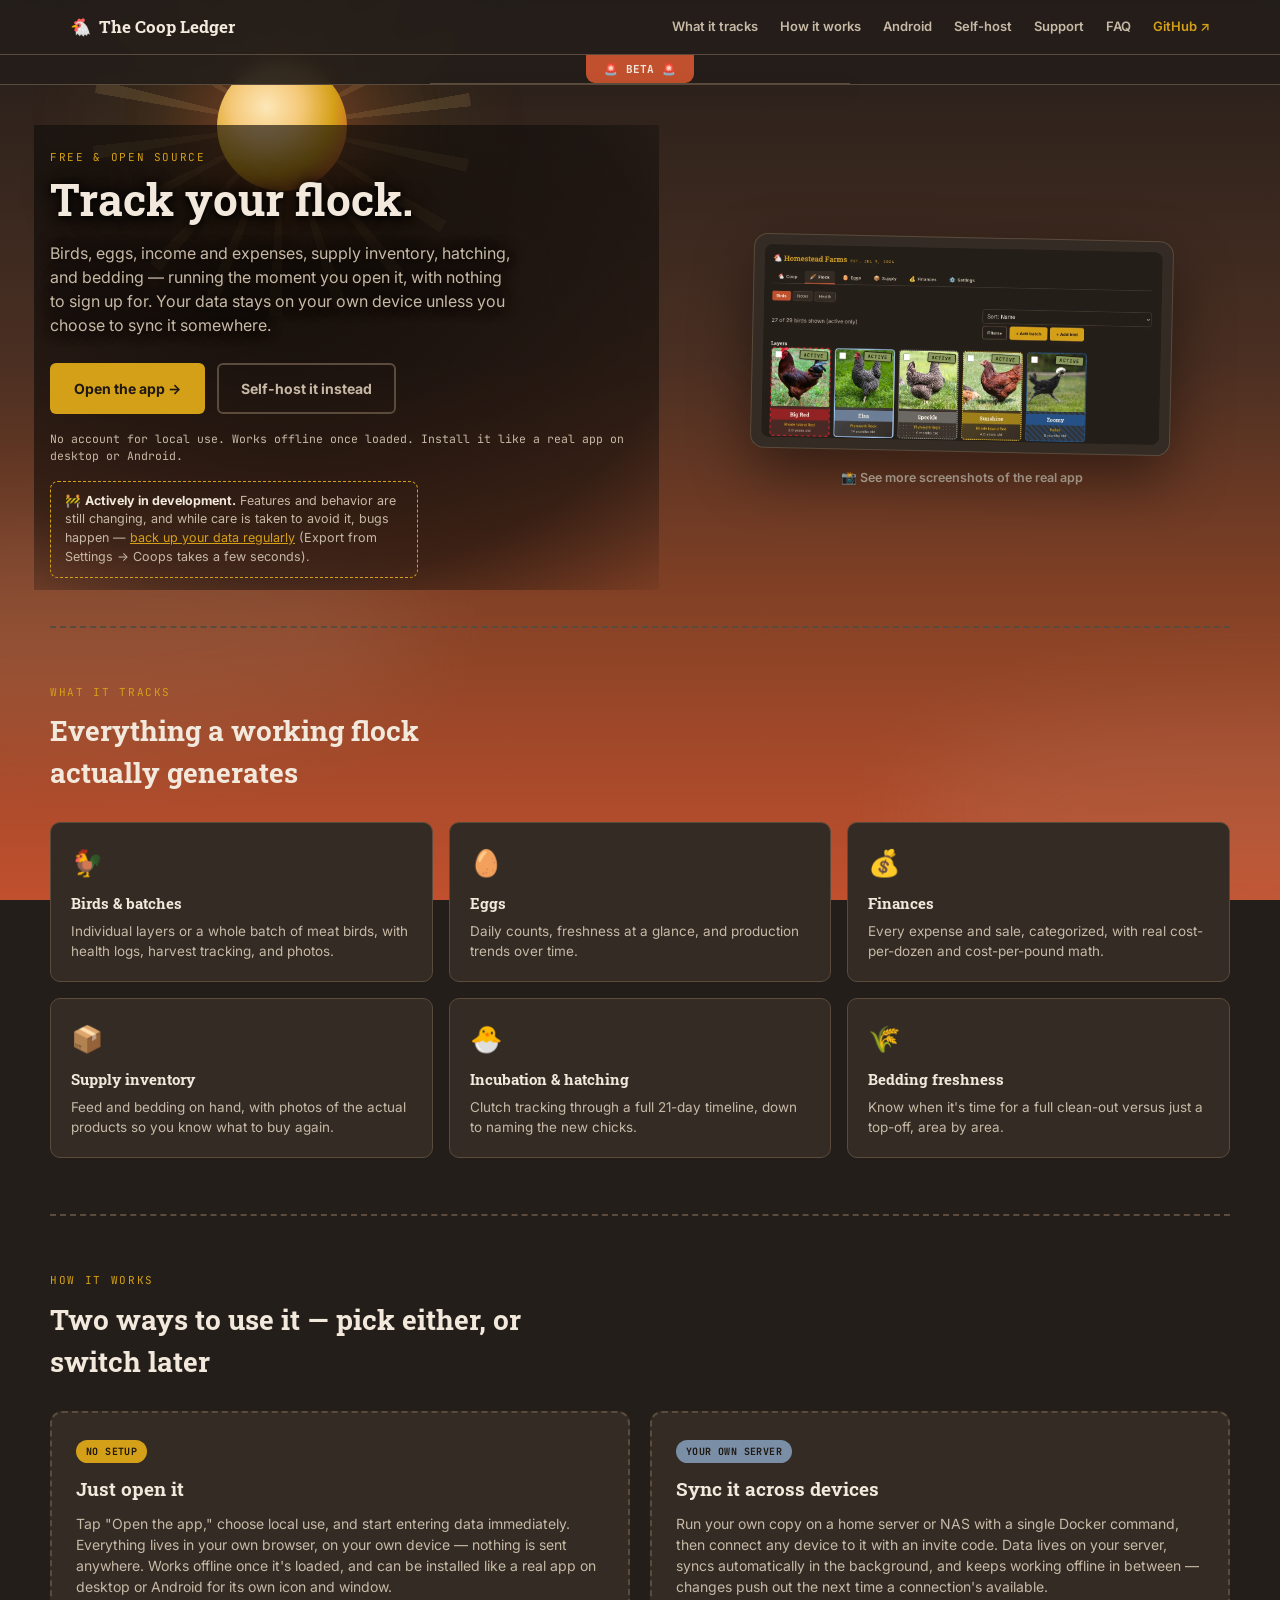
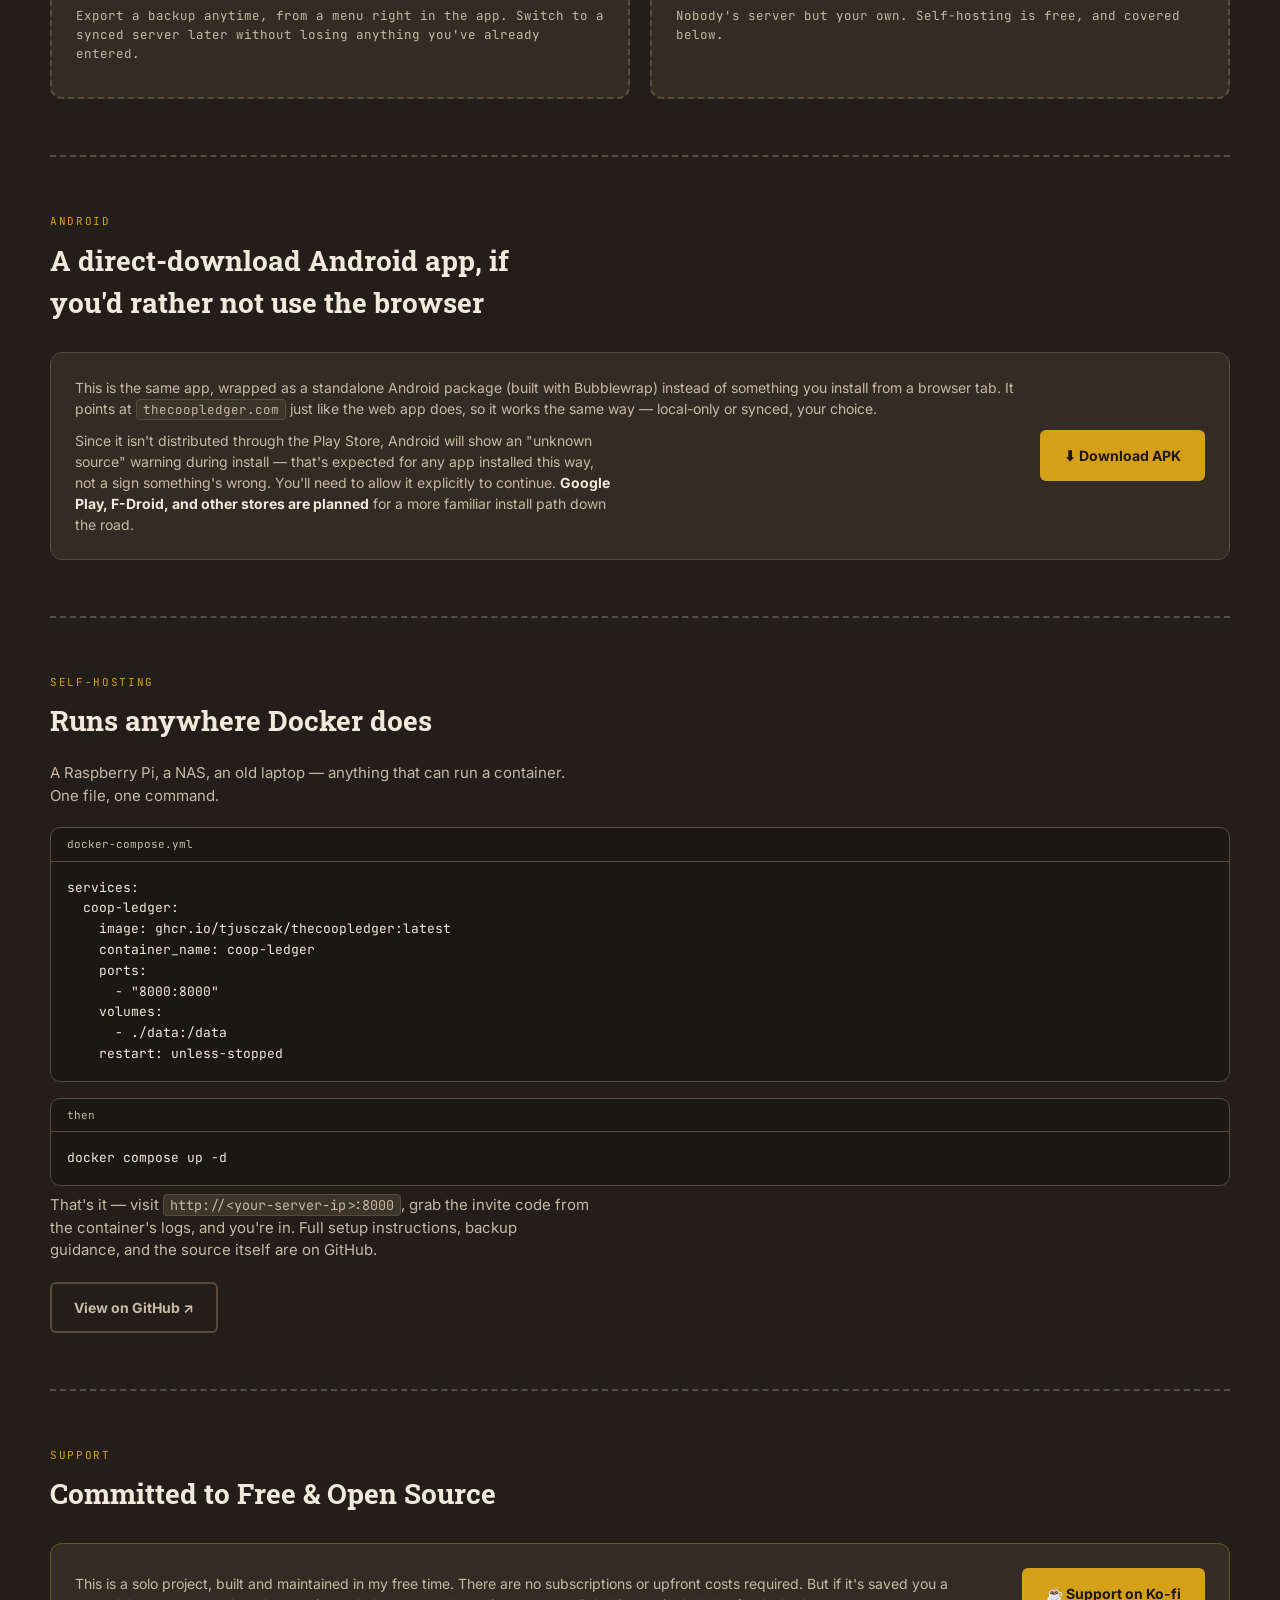
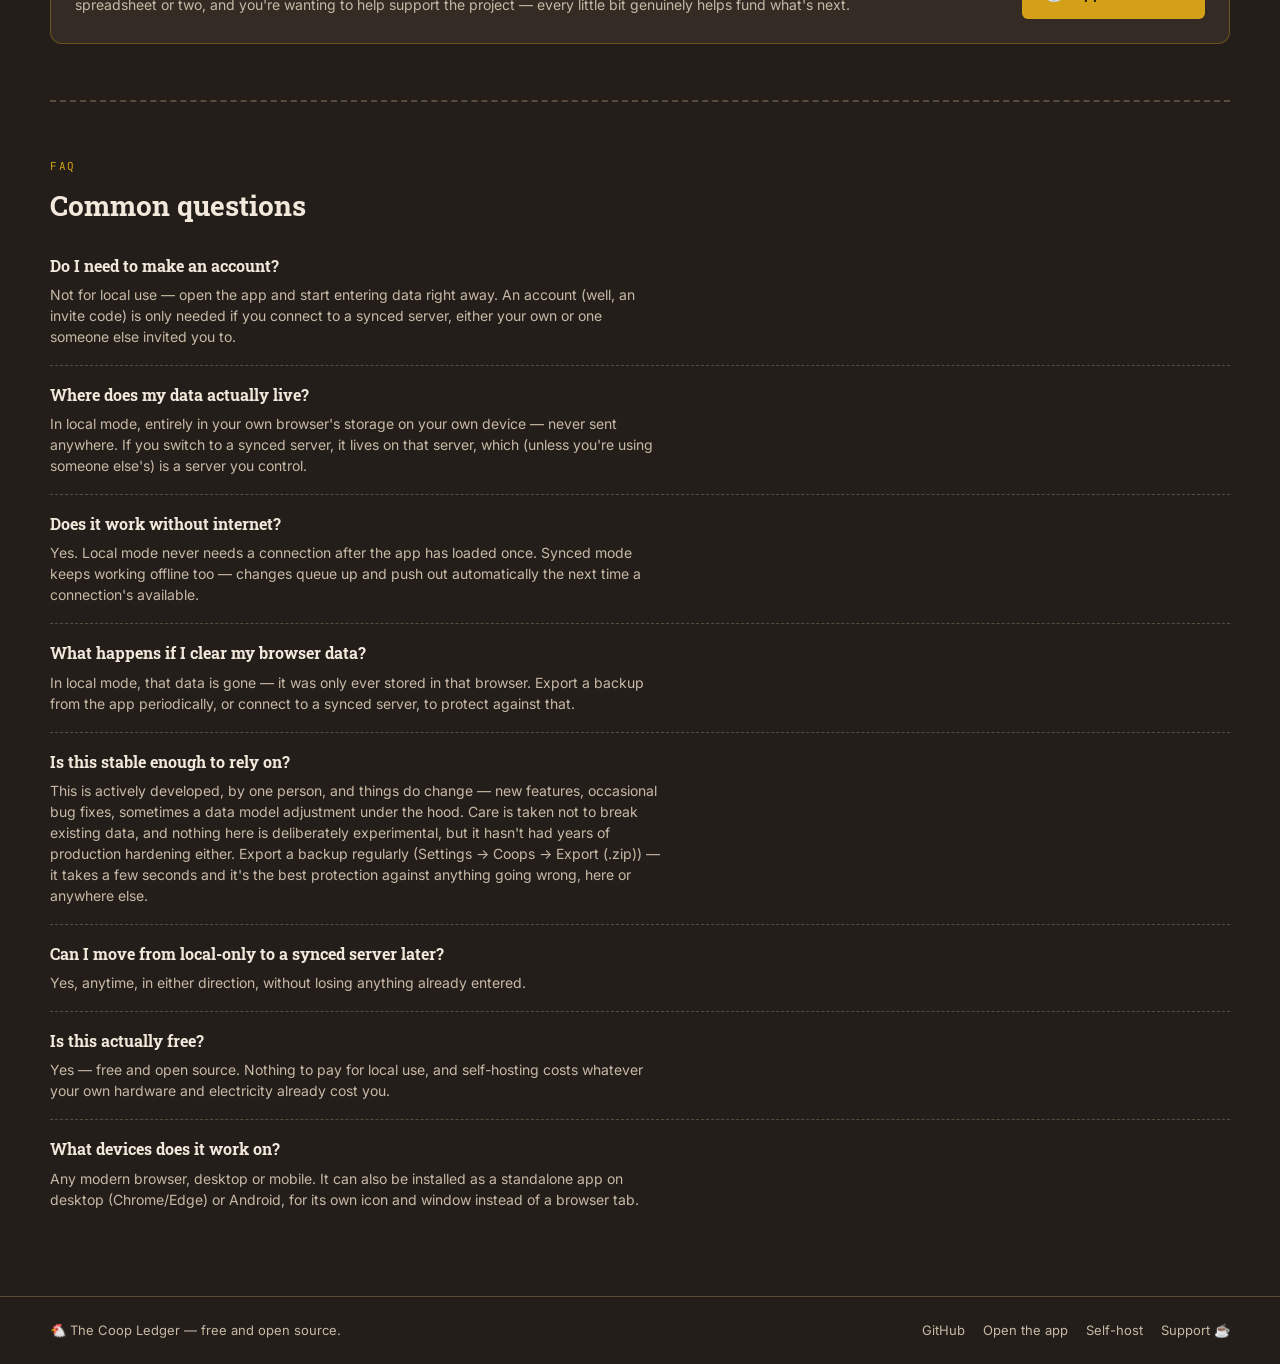
==== commit 26119ce5: "Beta Button and Anti Lockout When Server Offline" ====
--- a/landing/index.html
+++ b/landing/index.html
@@ -23,16 +23,6 @@
 </head>
 <body>
 
-<div id="betaTabWrap" class="beta-tab-wrap channel-__BUILD_CHANNEL__">
-  <button id="betaTabBtn" class="beta-tab-btn" type="button" aria-expanded="false">🧪 BETA</button>
-  <div id="betaTabPanel" class="beta-tab-panel">
-    <div class="beta-tab-panel-inner">
-      <p>You're looking at the <strong>beta build</strong> — it tracks active development directly, so new features and fixes show up here first, before they're tested and promoted to the stable release at thecoopledger.com.</p>
-      <p>Expect rough edges. Bugs and half-finished features are normal here — that's what testing something in progress looks like. If you try it out, back up your data regularly, and consider the stable release instead for anything you can't afford to lose.</p>
-    </div>
-  </div>
-</div>
-
 <div class="sky" id="sky" aria-hidden="true">
   <div class="sky-gradient" id="skyGradient"></div>
   <div class="sun-rays" id="sunRays"></div>
@@ -42,20 +32,32 @@
   <div class="stars" id="stars"></div>
 </div>
 
-<header class="topbar">
-  <div class="topbar-inner">
-    <div class="brand">🐔 <span>The Coop Ledger</span></div>
-    <nav class="topnav">
-      <a href="#what-it-tracks">What it tracks</a>
-      <a href="#how-it-works">How it works</a>
-      <a href="#android">Android</a>
-      <a href="#self-host">Self-host</a>
-      <a href="#support">Support</a>
-      <a href="#faq">FAQ</a>
-      <a href="https://github.com/TJusczak/thecoopledger" class="topnav-github">GitHub ↗</a>
+<div class="sticky-nav-group">
+  <header class="topbar">
+    <div class="topbar-inner">
+      <div class="brand">🐔 <span>The Coop Ledger</span></div>
+      <nav class="topnav">
+        <a href="#what-it-tracks">What it tracks</a>
+        <a href="#how-it-works">How it works</a>
+        <a href="#android">Android</a>
+        <a href="#self-host">Self-host</a>
+        <a href="#support">Support</a>
+        <a href="#faq">FAQ</a>
+        <a href="https://github.com/TJusczak/thecoopledger" class="topnav-github">GitHub ↗</a>
     </nav>
   </div>
-</header>
+  </header>
+
+  <div id="betaTabWrap" class="beta-tab-wrap channel-__BUILD_CHANNEL__">
+    <button id="betaTabBtn" class="beta-tab-btn" type="button" aria-expanded="false">🚨 BETA 🚨</button>
+    <div id="betaTabPanel" class="beta-tab-panel">
+      <div class="beta-tab-panel-inner">
+        <p>You're looking at the <strong>beta build</strong> — it tracks active development directly, so new features and fixes show up here first, before they're tested and promoted to the stable release at thecoopledger.com.</p>
+        <p>Expect rough edges. Bugs and half-finished features are normal here — that's what testing something in progress looks like. If you try it out, back up your data regularly, and consider the stable release instead for anything you can't afford to lose.</p>
+      </div>
+    </div>
+  </div>
+</div>
 
 <main>
 
--- a/landing/landing.css
+++ b/landing/landing.css
@@ -34,10 +34,12 @@
 
 /* ---------- top bar ---------- */
 
-.topbar {
+.sticky-nav-group {
   position: sticky; top: 0; z-index: 50;
   background: color-mix(in srgb, var(--bg) 92%, transparent);
   backdrop-filter: blur(8px);
+}
+.topbar {
   border-bottom: 1px solid var(--border);
 }
 .topbar-inner {
@@ -287,18 +289,17 @@
 /* ---------- beta channel tab ---------- */
 
 .beta-tab-wrap {
-  position: fixed; top: 0; left: 50%; transform: translateX(-50%);
-  z-index: 9999; display: flex; flex-direction: column; align-items: center;
-  max-width: 92vw;
+  display: flex; flex-direction: column; align-items: center;
+  border-bottom: 1px solid var(--border);
 }
 .beta-tab-wrap.channel-stable { display: none; }
 .beta-tab-btn {
-  background: var(--gold); color: var(--bg); border: none; font: inherit;
+  background: var(--rust); color: #F2E9DC; border: none; font: inherit;
   font-family: 'JetBrains Mono', monospace; font-weight: 700; font-size: 11px;
-  letter-spacing: 0.12em; padding: 5px 18px; border-radius: 0 0 9px 9px;
-  cursor: pointer; box-shadow: 0 2px 8px rgba(0,0,0,0.35);
-}
-.beta-tab-btn:hover { filter: brightness(1.08); }
+  letter-spacing: 0.02em; padding: 6px 18px; border-radius: 0 0 9px 9px;
+  cursor: pointer; animation: beta-pulse 2.2s ease-in-out infinite;
+}
+@keyframes beta-pulse { 0%, 100% { box-shadow: 0 2px 6px rgba(0,0,0,0.3); } 50% { box-shadow: 0 2px 12px rgba(193,80,46,0.7); } }
 .beta-tab-panel {
   max-height: 0; overflow: hidden; width: min(92vw, 420px);
   background: var(--surface); border: 1px solid var(--border); border-top: none;
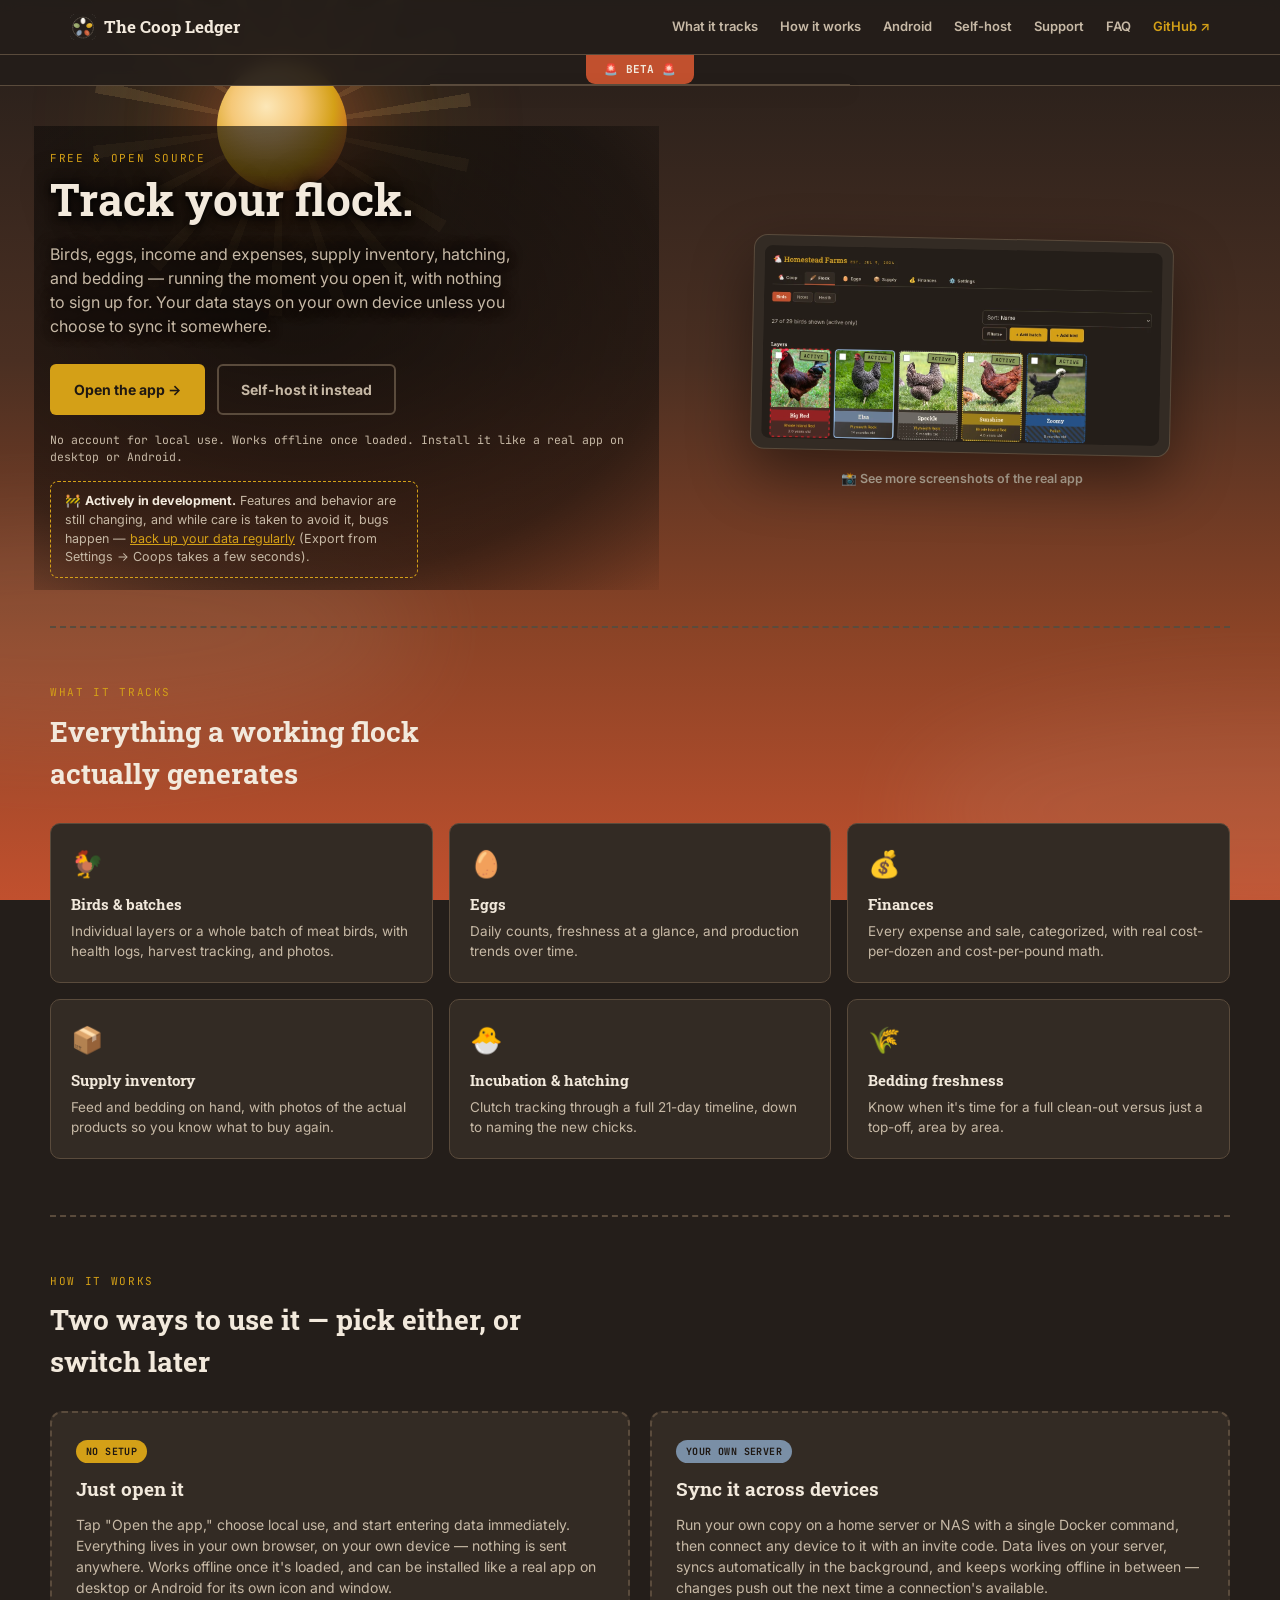
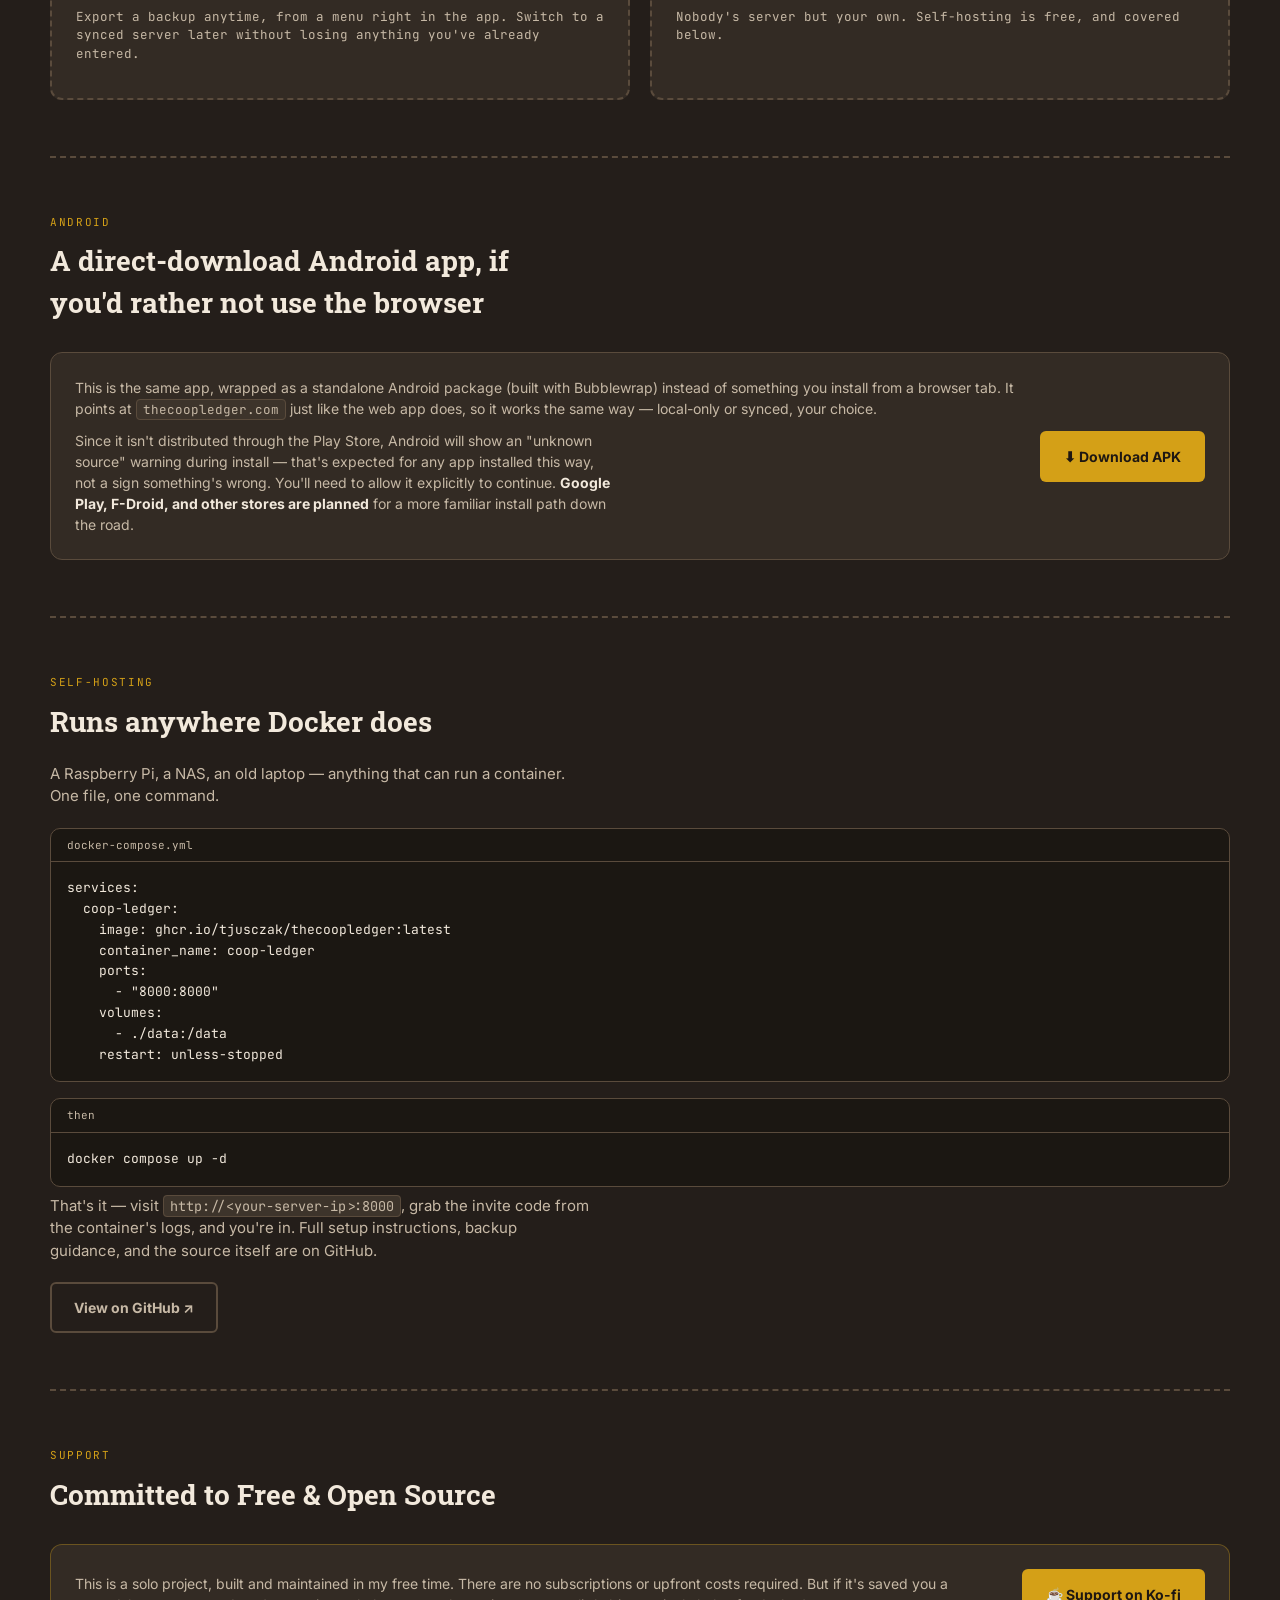
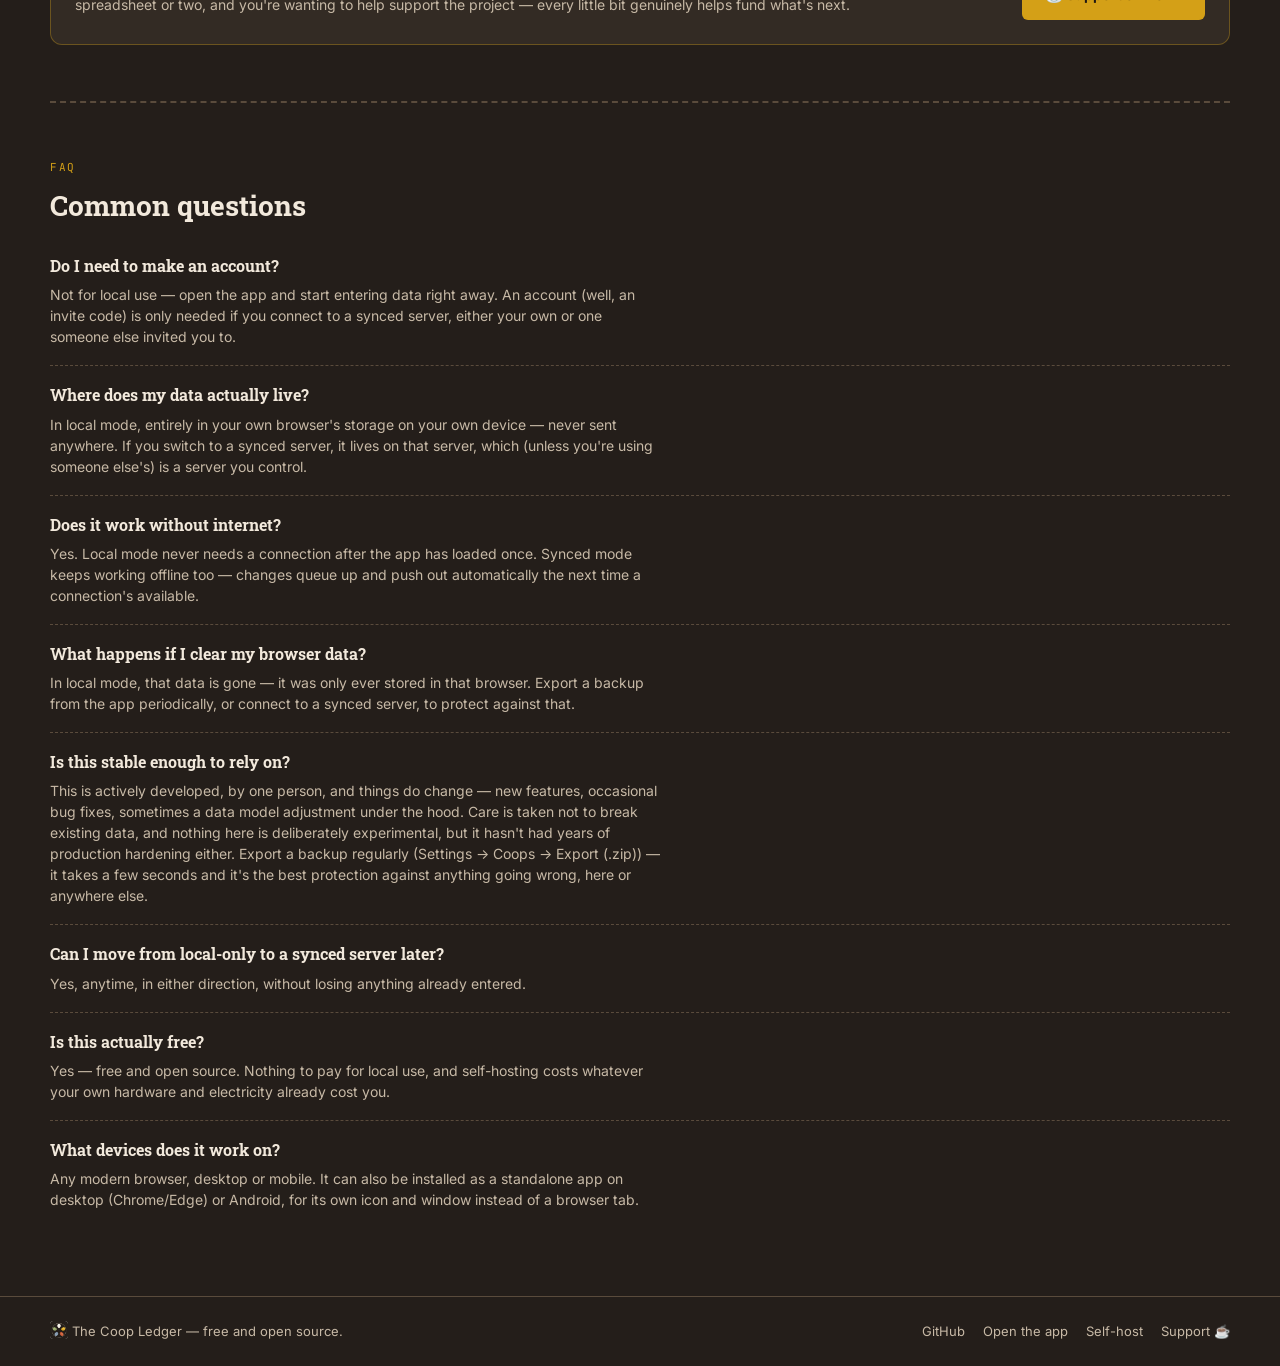
==== commit 783aad8e: "Logo Change" ====
--- a/landing/index.html
+++ b/landing/index.html
@@ -35,7 +35,7 @@
 <div class="sticky-nav-group">
   <header class="topbar">
     <div class="topbar-inner">
-      <div class="brand">🐔 <span>The Coop Ledger</span></div>
+      <div class="brand"><img src="logo-inline.png" class="brand-logo" alt="" width="26" height="26" style="border-radius:6px"> <span>The Coop Ledger</span></div>
       <nav class="topnav">
         <a href="#what-it-tracks">What it tracks</a>
         <a href="#how-it-works">How it works</a>
@@ -256,7 +256,7 @@
 
 <footer class="site-footer">
   <div class="site-footer-inner">
-    <div>🐔 The Coop Ledger — free and open source.</div>
+    <div><img src="logo-inline.png" class="brand-logo" alt="" width="18" height="18" style="border-radius:4px;vertical-align:-3px"> The Coop Ledger — free and open source.</div>
     <div class="site-footer-links">
       <a href="https://github.com/TJusczak/thecoopledger">GitHub</a>
       <a href="/app/">Open the app</a>
@@ -440,6 +440,13 @@
     btn.setAttribute("aria-expanded", String(nowOpen));
   });
 })();
+
+(function () {
+  var wrap = document.getElementById("betaTabWrap");
+  var isBeta = wrap && wrap.classList.contains("channel-beta");
+  if (!isBeta) return; // stable build -- the regular logo already in the markup is correct as-is
+  document.querySelectorAll(".brand-logo").forEach(function (img) { img.src = "logo-inline-beta.png"; });
+})();
 </script>
 
 </body>
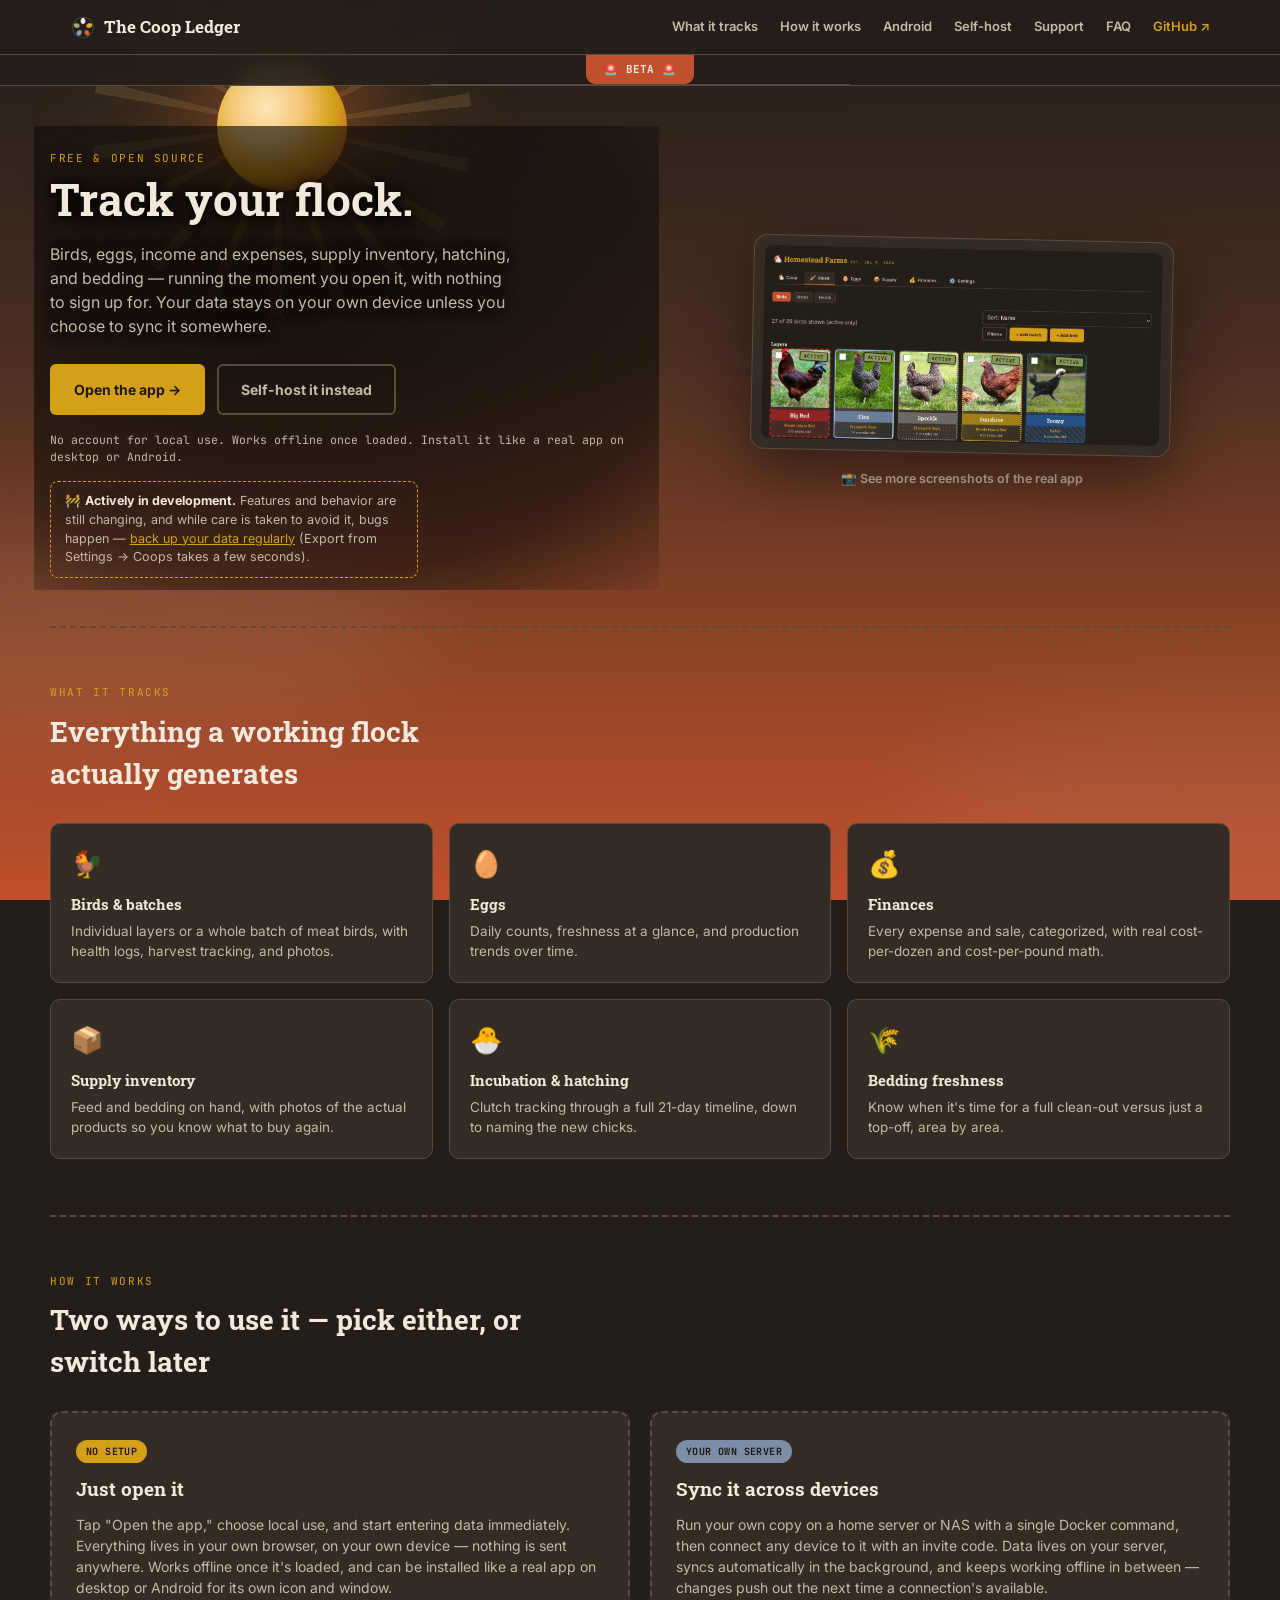
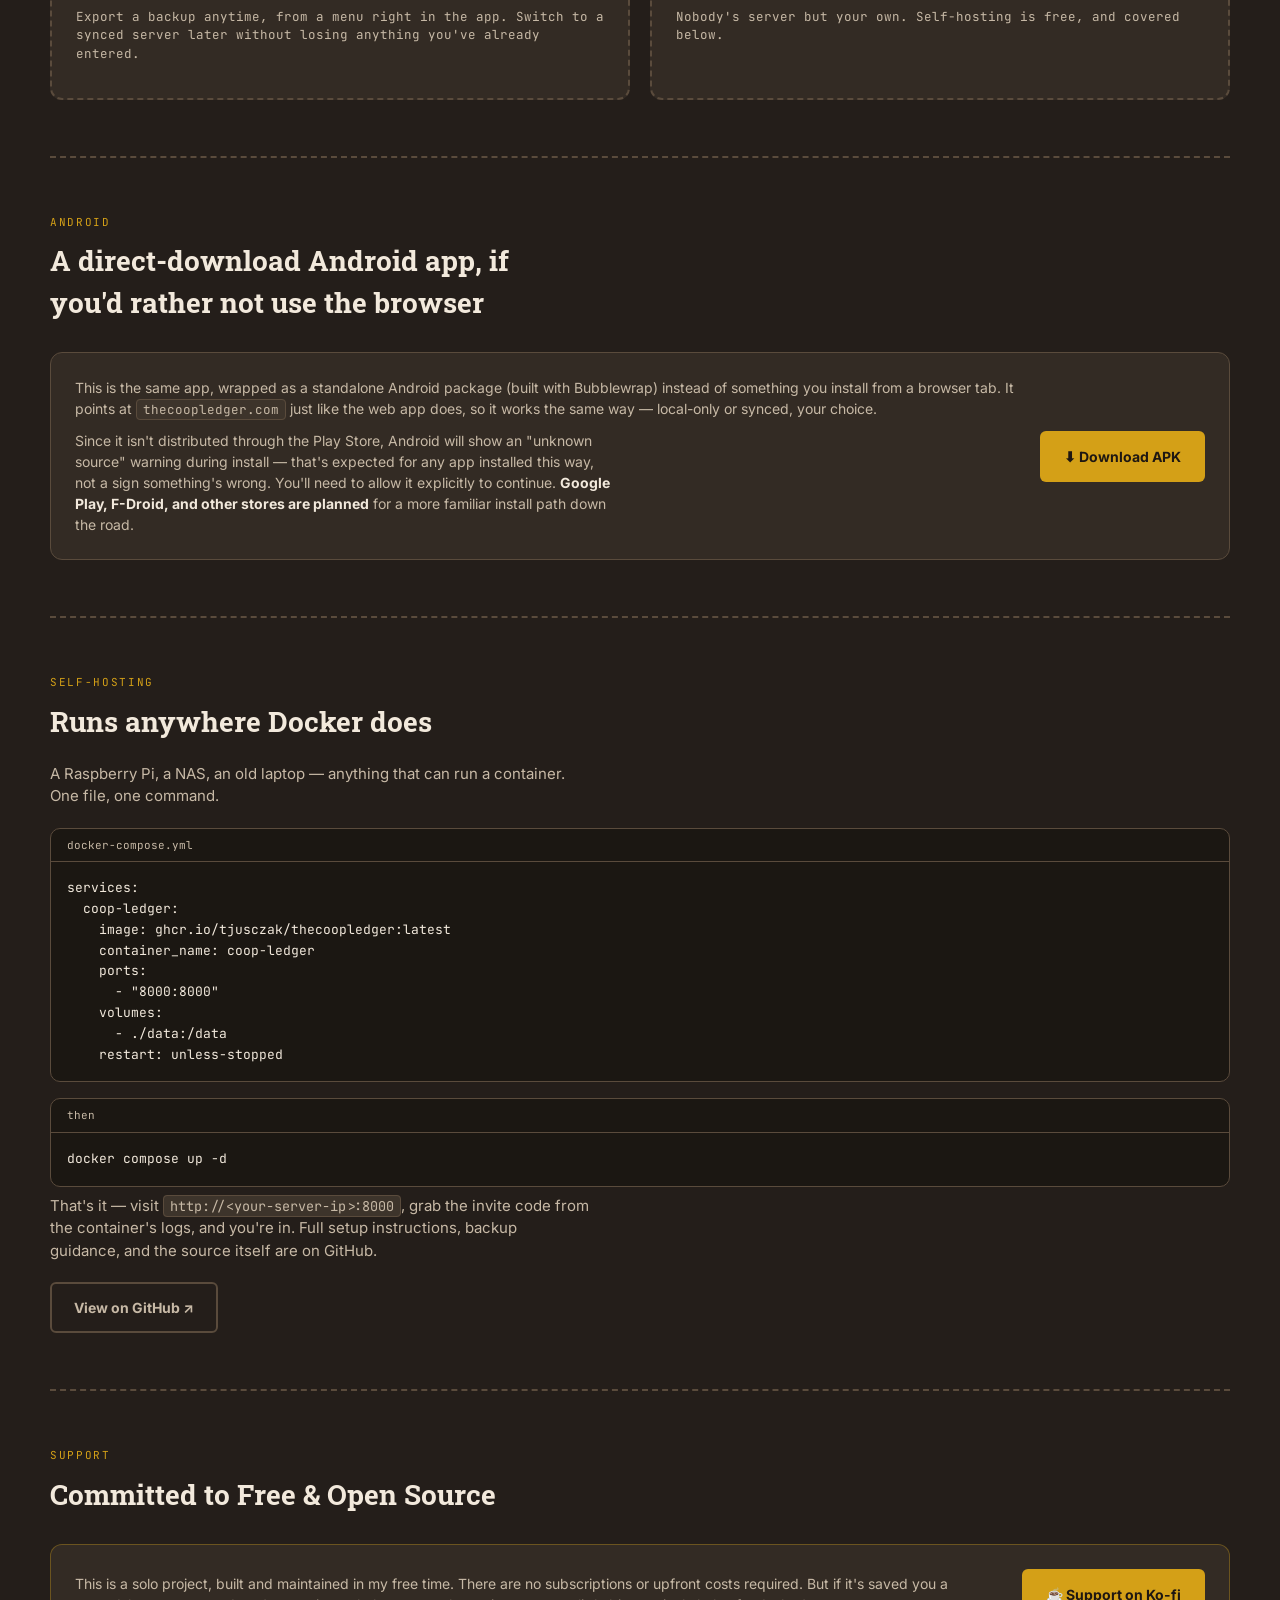
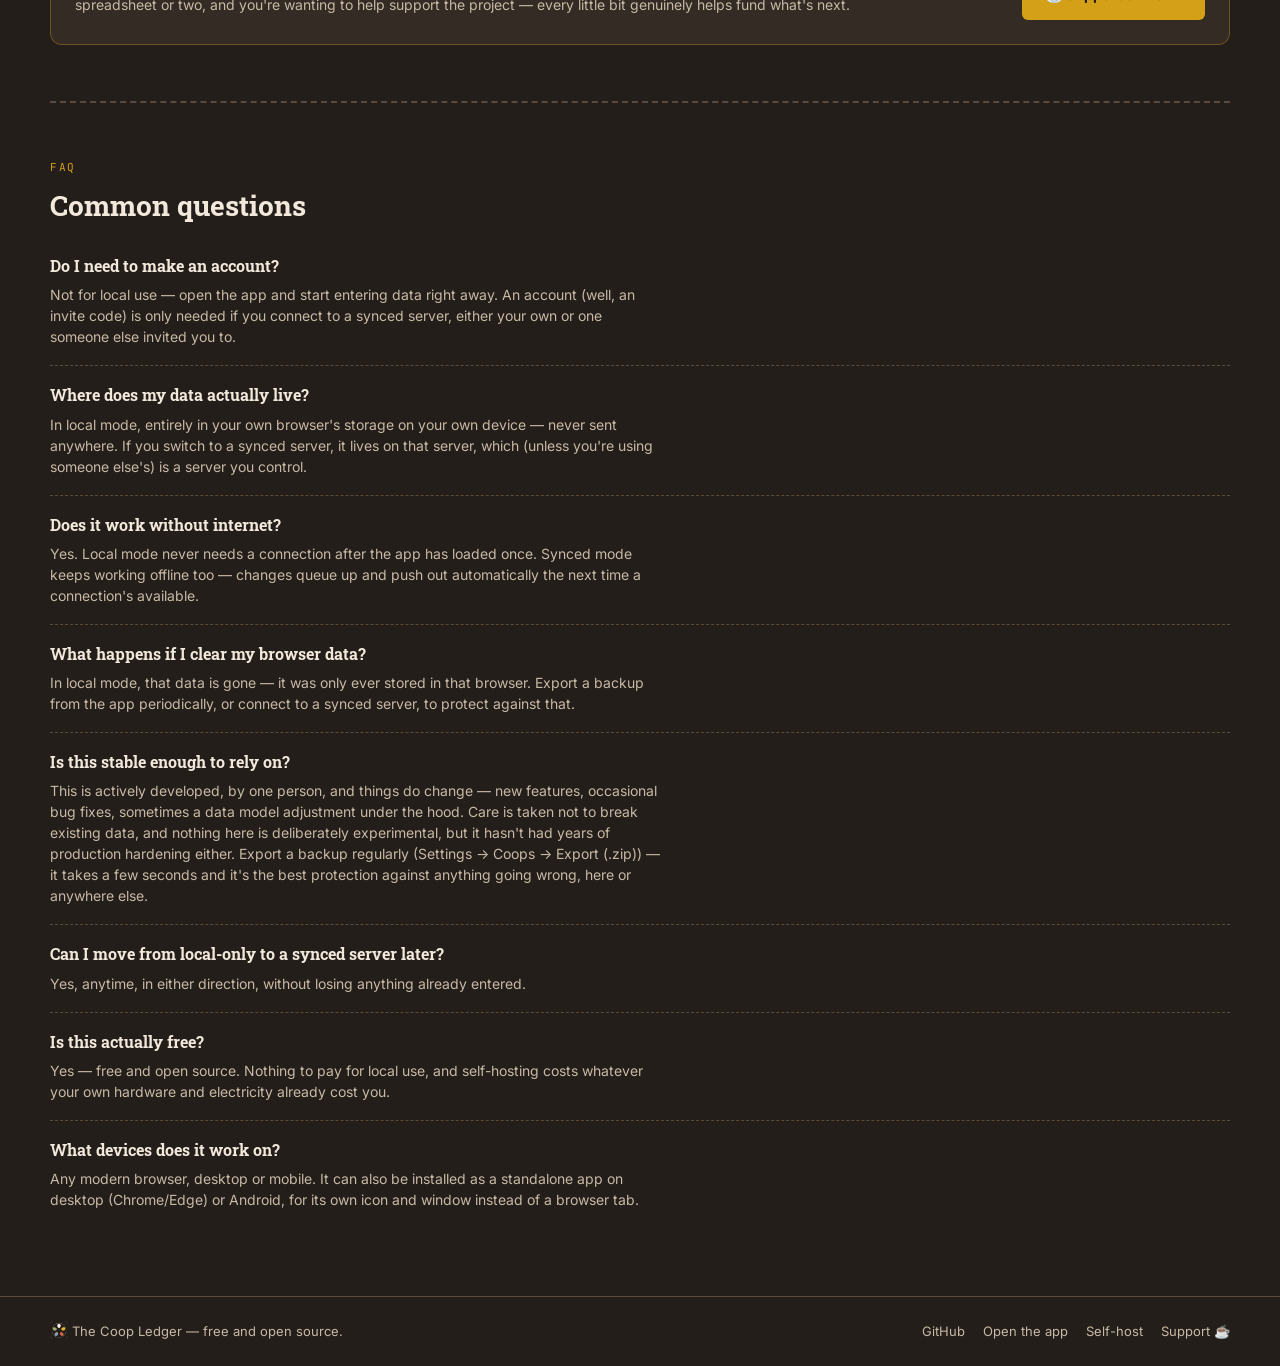
==== commit 6dd03503: "Icon Updates & Editable Opened Bag Date" ====
--- a/landing/index.html
+++ b/landing/index.html
@@ -15,8 +15,22 @@
 <meta name="twitter:title" content="The Coop Ledger — track your flock, keep your data">
 <meta name="twitter:description" content="A homestead flock tracker for birds, eggs, expenses, and supplies. Works instantly, your data stays yours, free and open source.">
 <meta name="twitter:image" content="https://thecoopledger.com/icon-512.png">
-<link rel="icon" href="favicon.png" type="image/png">
-<link rel="apple-touch-icon" href="icon-512.png">
+<link rel="icon" href="favicon.png" type="image/png" id="landingFavicon">
+<link rel="apple-touch-icon" href="icon-512.png" id="landingAppleIcon">
+<script>
+  // Pick the beta favicon on the beta host. Done here in the head, by
+  // hostname, so it's self-contained and doesn't depend on the build
+  // pipeline substituting anything into this file (it currently only
+  // stamps the channel into the app bundle, not the landing page).
+  (function () {
+    if (/(^|\.)beta\./i.test(location.hostname)) {
+      var f = document.getElementById("landingFavicon");
+      var a = document.getElementById("landingAppleIcon");
+      if (f) f.href = "favicon-beta.png";
+      if (a) a.href = "icon-512-beta.png";
+    }
+  })();
+</script>
 <link rel="preconnect" href="https://fonts.googleapis.com">
 <link href="https://fonts.googleapis.com/css2?family=Roboto+Slab:wght@500;700&family=Inter:wght@400;500;600;700&family=JetBrains+Mono:wght@500;700&display=swap" rel="stylesheet">
 <link rel="stylesheet" href="landing.css">
@@ -443,9 +457,17 @@
 
 (function () {
   var wrap = document.getElementById("betaTabWrap");
-  var isBeta = wrap && wrap.classList.contains("channel-beta");
-  if (!isBeta) return; // stable build -- the regular logo already in the markup is correct as-is
+  // Two ways to be "beta": the build stamped channel-beta into this file,
+  // OR we're being served from a beta.* host. The hostname check is the
+  // safety net -- if a deploy ever ships this page without substituting
+  // __BUILD_CHANNEL__, the beta site still correctly shows as beta rather
+  // than silently masquerading as stable.
+  var isBeta = (wrap && wrap.classList.contains("channel-beta"))
+    || /(^|\.)beta\./i.test(location.hostname);
+  if (!isBeta) return; // stable build -- the regular logo and links already in the markup are correct as-is
+  if (wrap) { wrap.classList.remove("channel-__BUILD_CHANNEL__"); wrap.classList.add("channel-beta"); } // ensure the badge's CSS shows it
   document.querySelectorAll(".brand-logo").forEach(function (img) { img.src = "logo-inline-beta.png"; });
+  document.querySelectorAll(".android-download").forEach(function (a) { a.href = "TheCoopLedgerBeta.apk"; });
 })();
 </script>
 
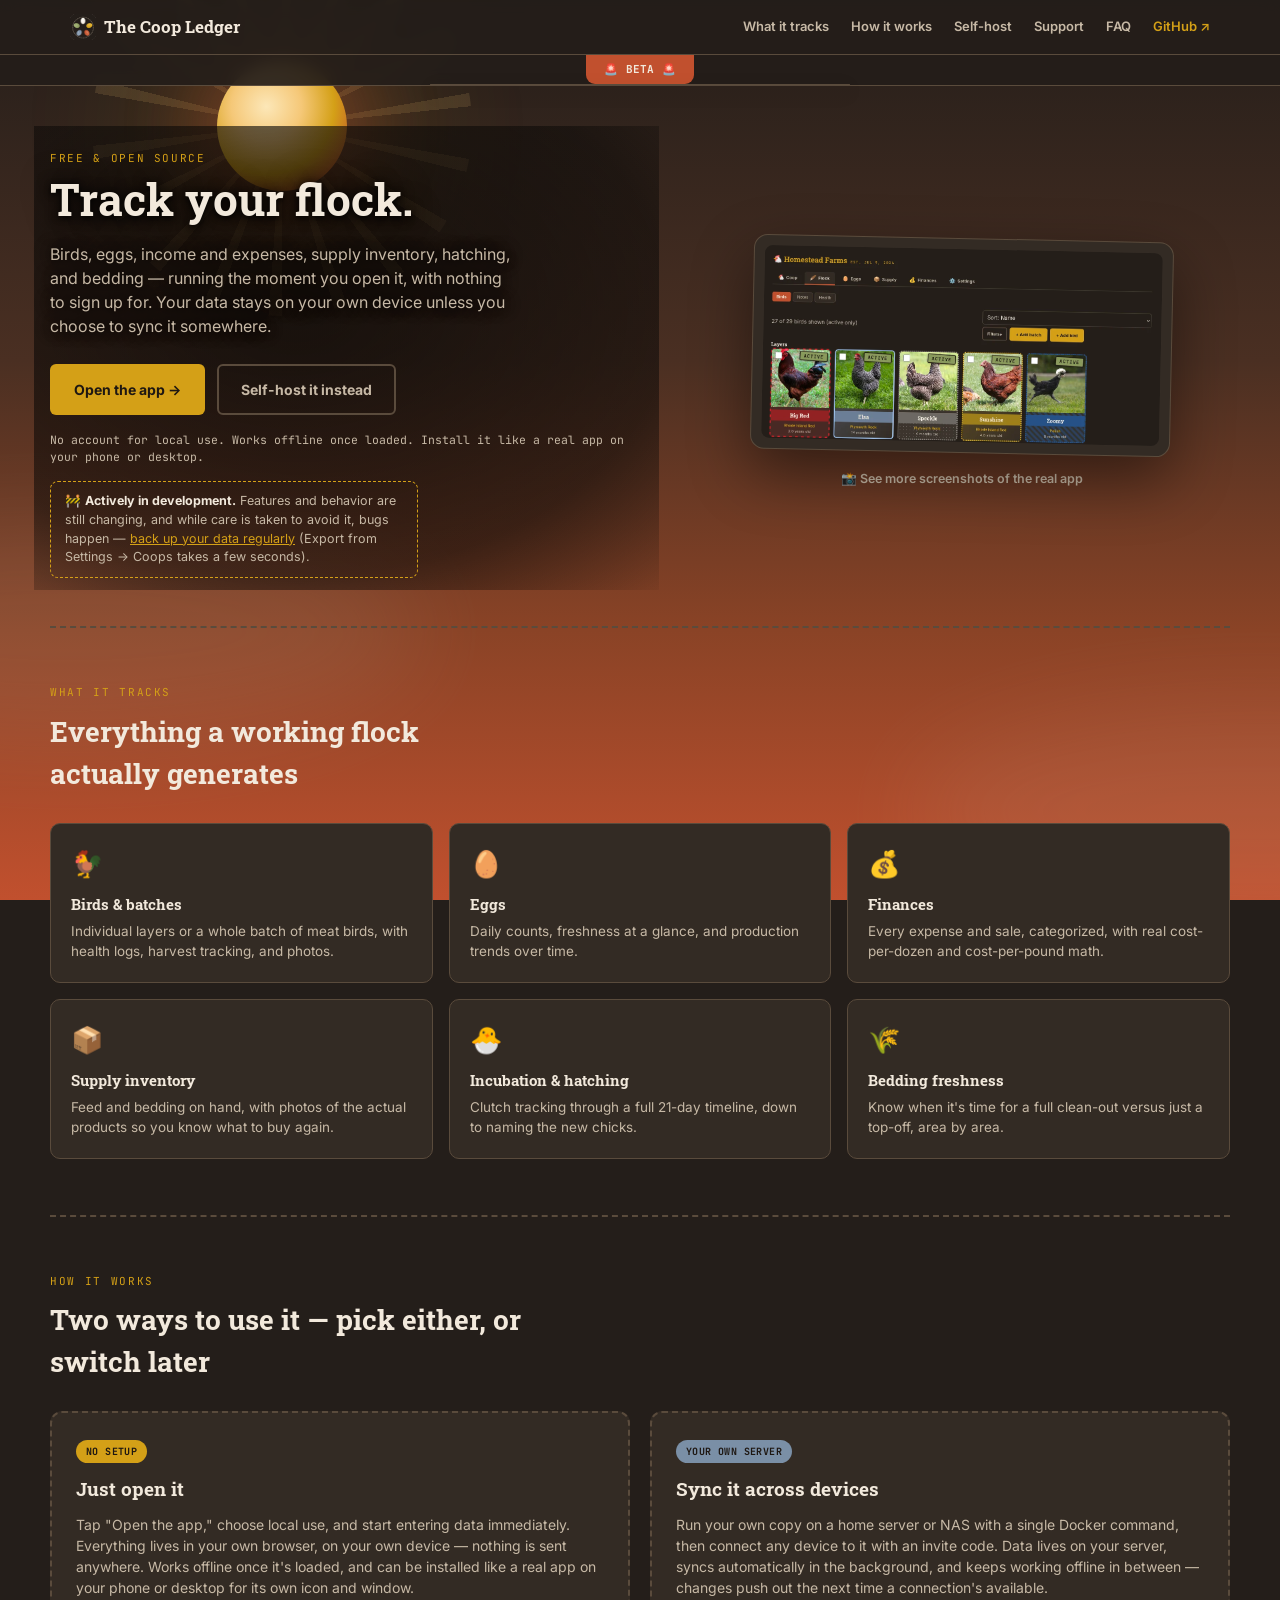
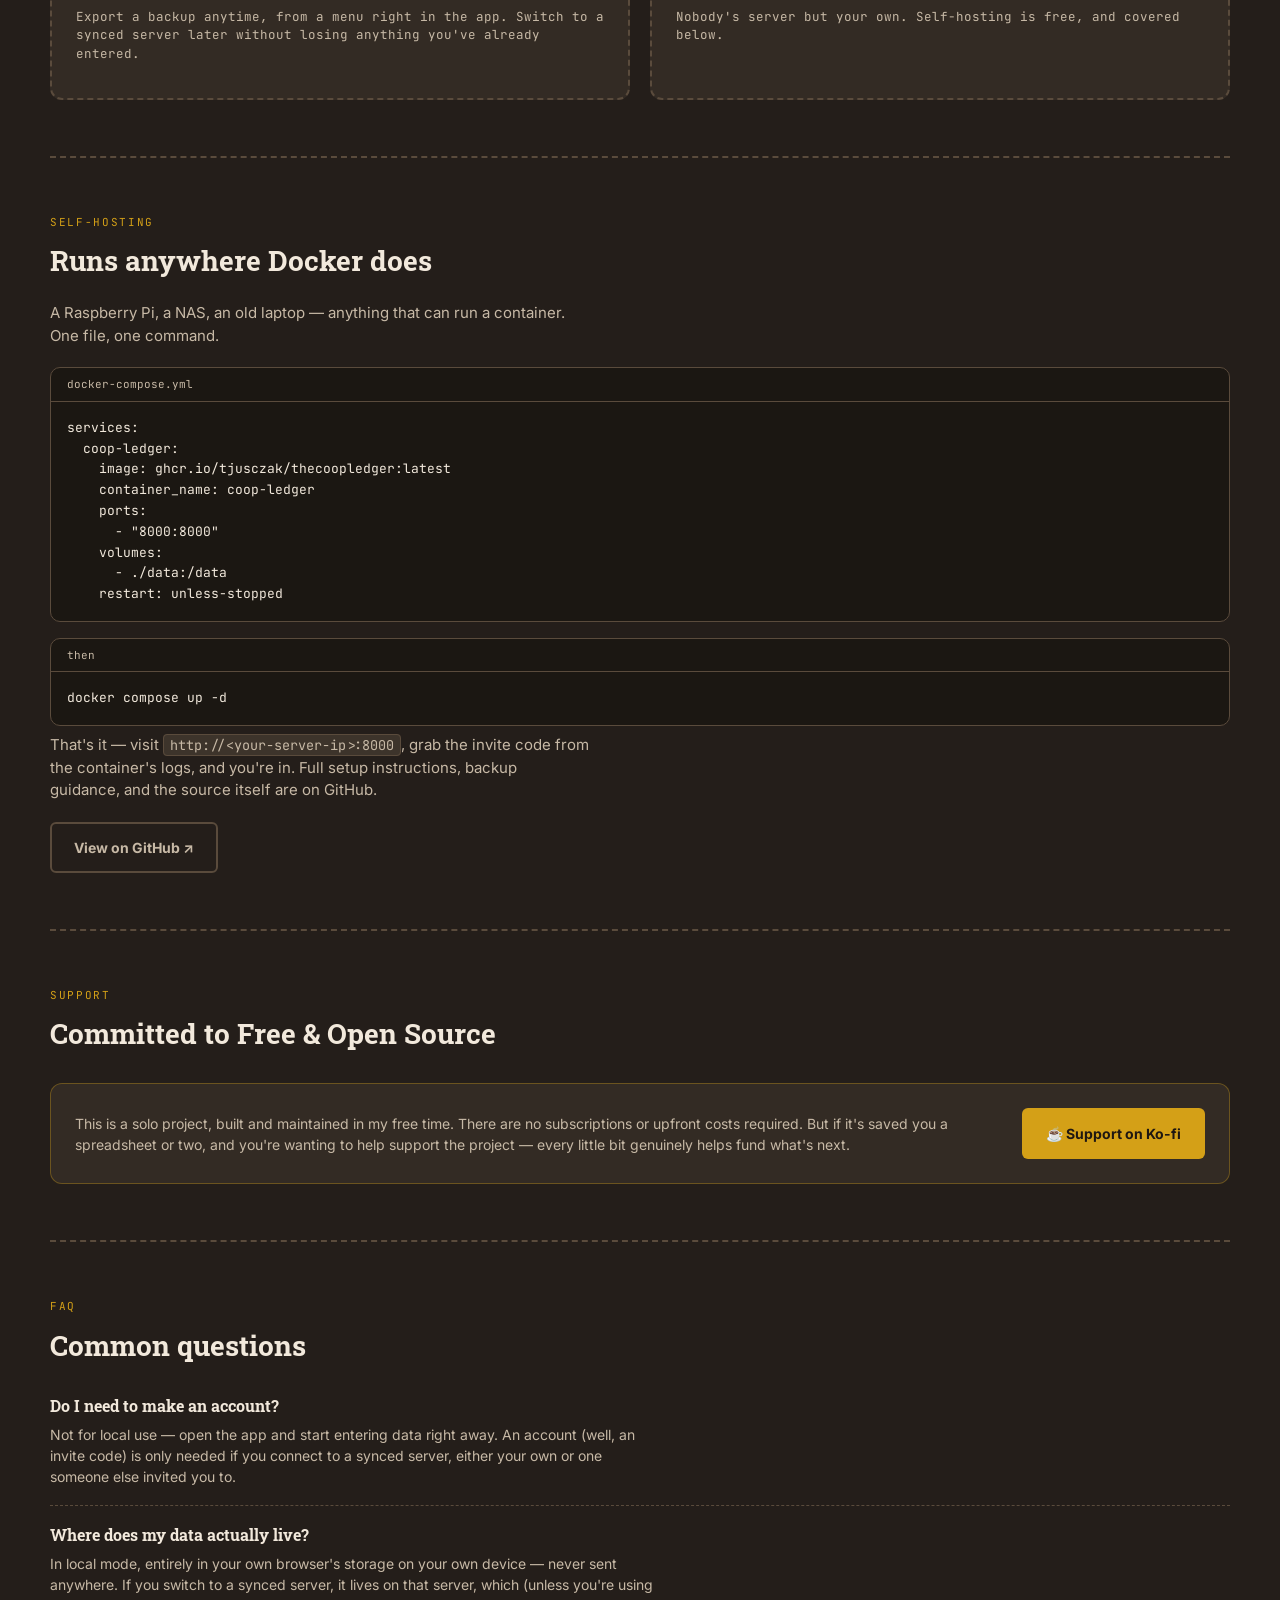
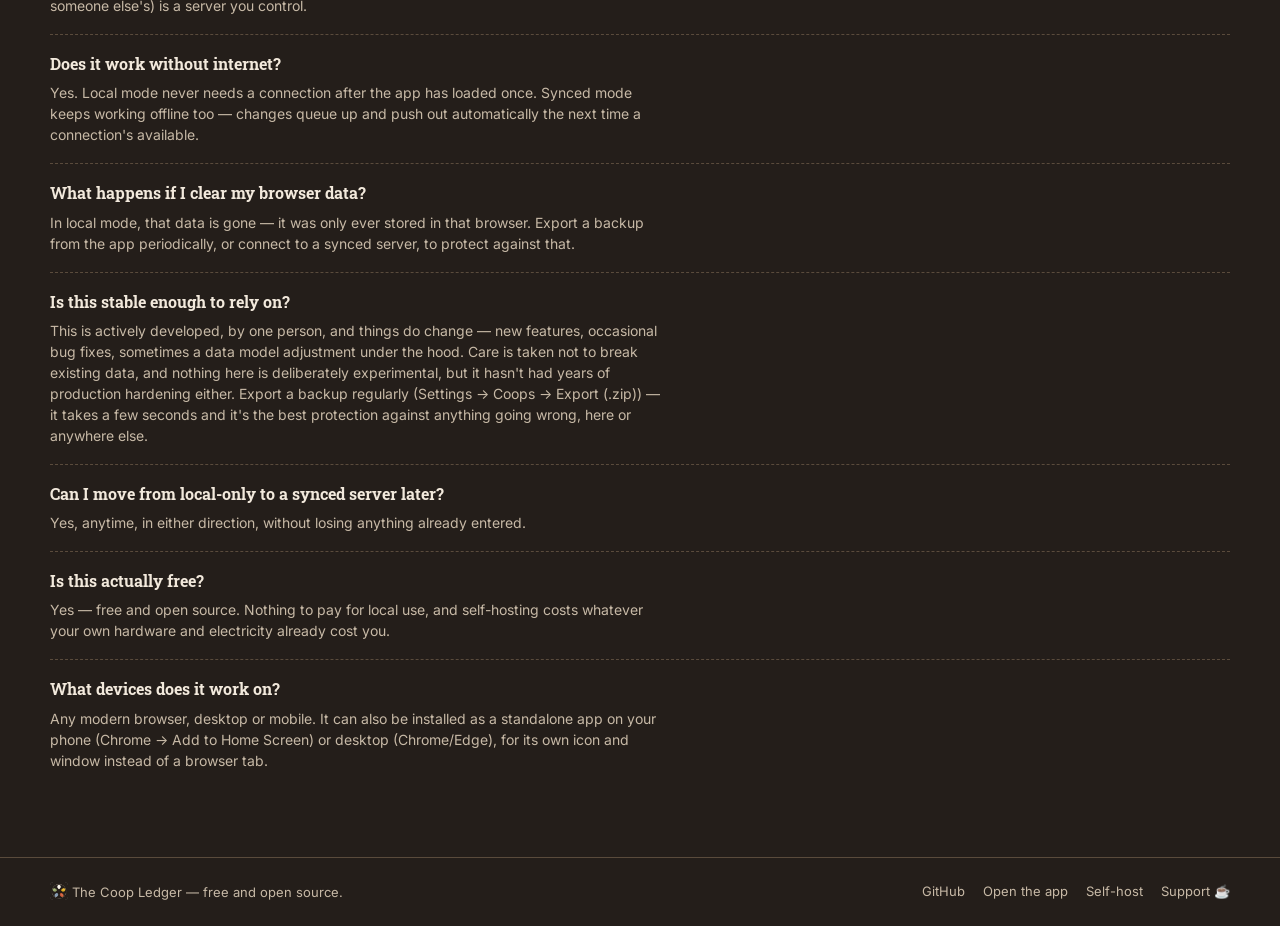
==== commit d53644a8: "Remove APK Support, Finance Icon Rework" ====
--- a/landing/index.html
+++ b/landing/index.html
@@ -53,7 +53,6 @@
       <nav class="topnav">
         <a href="#what-it-tracks">What it tracks</a>
         <a href="#how-it-works">How it works</a>
-        <a href="#android">Android</a>
         <a href="#self-host">Self-host</a>
         <a href="#support">Support</a>
         <a href="#faq">FAQ</a>
@@ -85,7 +84,7 @@
           <a href="/app/" class="btn btn-primary">Open the app →</a>
           <a href="#self-host" class="btn btn-ghost">Self-host it instead</a>
         </div>
-        <div class="hero-fineprint">No account for local use. Works offline once loaded. Install it like a real app on desktop or Android.</div>
+        <div class="hero-fineprint">No account for local use. Works offline once loaded. Install it like a real app on your phone or desktop.</div>
         <div class="dev-notice">🚧 <strong>Actively in development.</strong> Features and behavior are still changing, and while care is taken to avoid it, bugs happen — <a href="#faq">back up your data regularly</a> (Export from Settings → Coops takes a few seconds).</div>
       </div>
 
@@ -149,7 +148,7 @@
         <div class="path-card">
           <span class="stamp stamp-gold">No setup</span>
           <h3>Just open it</h3>
-          <p>Tap "Open the app," choose local use, and start entering data immediately. Everything lives in your own browser, on your own device — nothing is sent anywhere. Works offline once it's loaded, and can be installed like a real app on desktop or Android for its own icon and window.</p>
+          <p>Tap "Open the app," choose local use, and start entering data immediately. Everything lives in your own browser, on your own device — nothing is sent anywhere. Works offline once it's loaded, and can be installed like a real app on your phone or desktop for its own icon and window.</p>
           <p class="path-note">Export a backup anytime, from a menu right in the app. Switch to a synced server later without losing anything you've already entered.</p>
         </div>
         <div class="path-card">
@@ -158,22 +157,6 @@
           <p>Run your own copy on a home server or NAS with a single Docker command, then connect any device to it with an invite code. Data lives on your server, syncs automatically in the background, and keeps working offline in between — changes push out the next time a connection's available.</p>
           <p class="path-note">Nobody's server but your own. Self-hosting is free, and covered below.</p>
         </div>
-      </div>
-    </div>
-  </section>
-
-  <div class="divider" aria-hidden="true"></div>
-
-  <section class="section" id="android">
-    <div class="section-inner">
-      <div class="eyebrow">Android</div>
-      <h2>A direct-download Android app, if you'd rather not use the browser</h2>
-      <div class="android-card">
-        <div class="android-card-main">
-          <p>This is the same app, wrapped as a standalone Android package (built with Bubblewrap) instead of something you install from a browser tab. It points at <code>thecoopledger.com</code> just like the web app does, so it works the same way — local-only or synced, your choice.</p>
-          <p class="section-lede" style="margin:10px 0 0">Since it isn't distributed through the Play Store, Android will show an "unknown source" warning during install — that's expected for any app installed this way, not a sign something's wrong. You'll need to allow it explicitly to continue. <strong style="color:var(--text)">Google Play, F-Droid, and other stores are planned</strong> for a more familiar install path down the road.</p>
-        </div>
-        <a href="TheCoopLedger.apk" class="btn btn-primary android-download" download>⬇ Download APK</a>
       </div>
     </div>
   </section>
@@ -260,7 +243,7 @@
         </div>
         <div class="faq-item">
           <div class="faq-q">What devices does it work on?</div>
-          <div class="faq-a">Any modern browser, desktop or mobile. It can also be installed as a standalone app on desktop (Chrome/Edge) or Android, for its own icon and window instead of a browser tab.</div>
+          <div class="faq-a">Any modern browser, desktop or mobile. It can also be installed as a standalone app on your phone (Chrome → Add to Home Screen) or desktop (Chrome/Edge), for its own icon and window instead of a browser tab.</div>
         </div>
       </div>
     </div>
@@ -467,7 +450,6 @@
   if (!isBeta) return; // stable build -- the regular logo and links already in the markup are correct as-is
   if (wrap) { wrap.classList.remove("channel-__BUILD_CHANNEL__"); wrap.classList.add("channel-beta"); } // ensure the badge's CSS shows it
   document.querySelectorAll(".brand-logo").forEach(function (img) { img.src = "logo-inline-beta.png"; });
-  document.querySelectorAll(".android-download").forEach(function (a) { a.href = "TheCoopLedgerBeta.apk"; });
 })();
 </script>
 
--- a/landing/landing.css
+++ b/landing/landing.css
@@ -213,16 +213,6 @@
   .gallery-close { top: 12px; right: 12px; }
 }
 
-/* ---------- android ---------- */
-
-.android-card {
-  background: var(--surface); border: 1px solid var(--border); border-radius: 12px;
-  padding: 24px; display: flex; align-items: center; gap: 24px; flex-wrap: wrap;
-}
-.android-card-main { flex: 1 1 380px; }
-.android-card-main p { font-size: 14px; color: var(--text-dim); margin: 0; }
-.android-download { flex: 0 0 auto; }
-
 .support-card {
   background: var(--surface); border: 1px solid rgba(212, 160, 23, 0.35); border-radius: 12px;
   padding: 24px; display: flex; align-items: center; gap: 24px; flex-wrap: wrap;
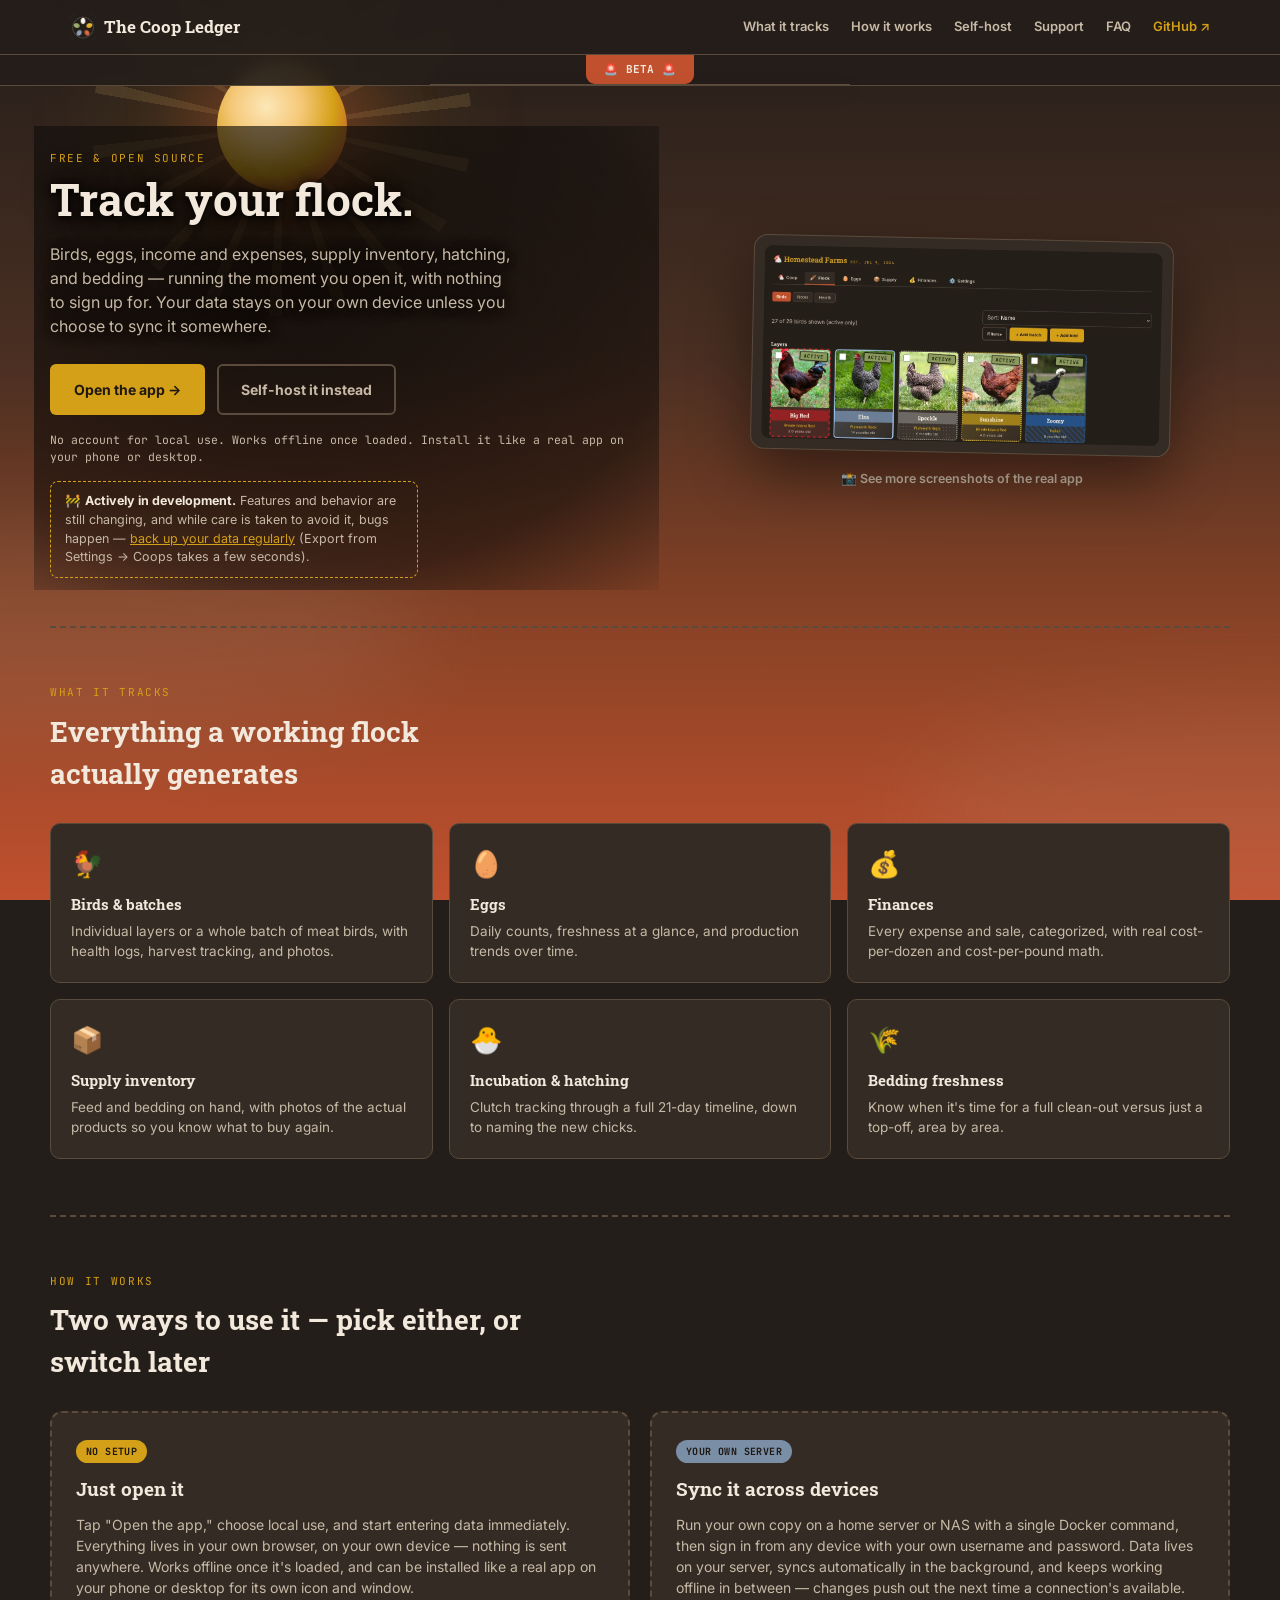
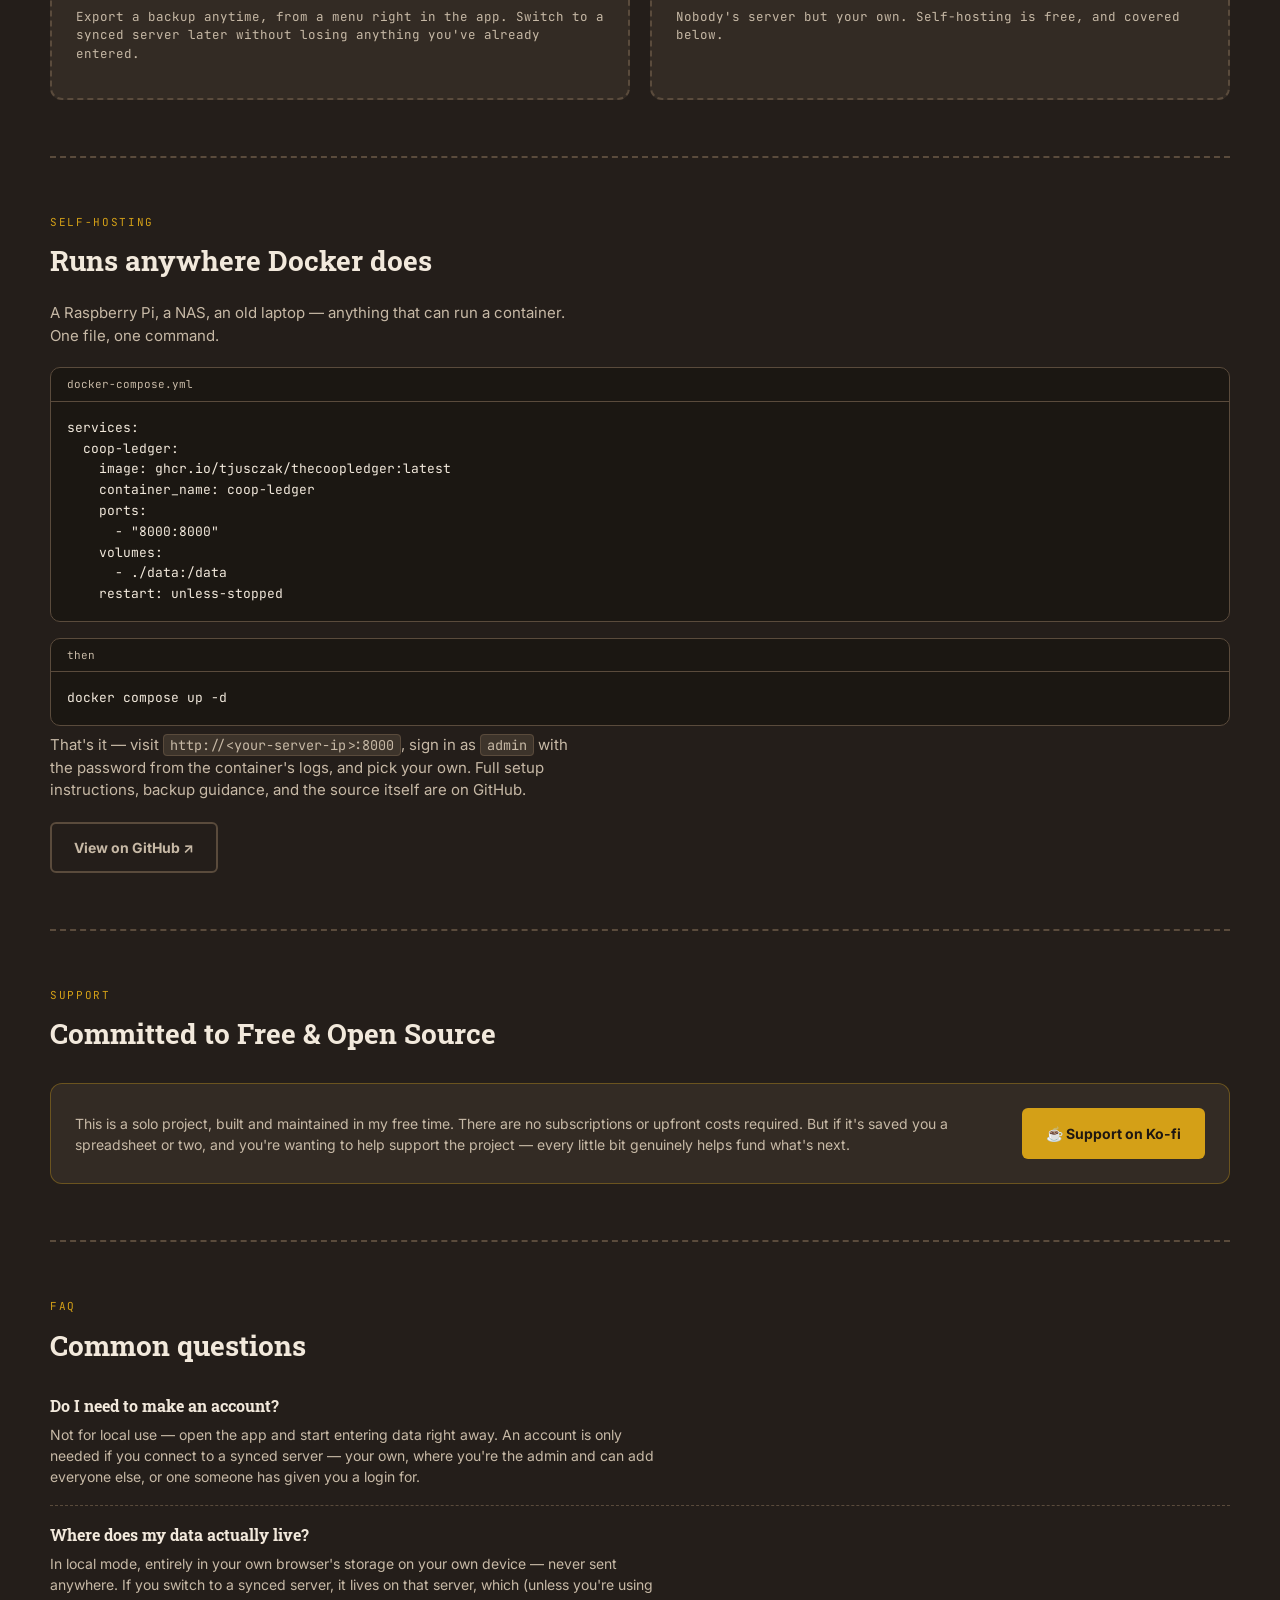
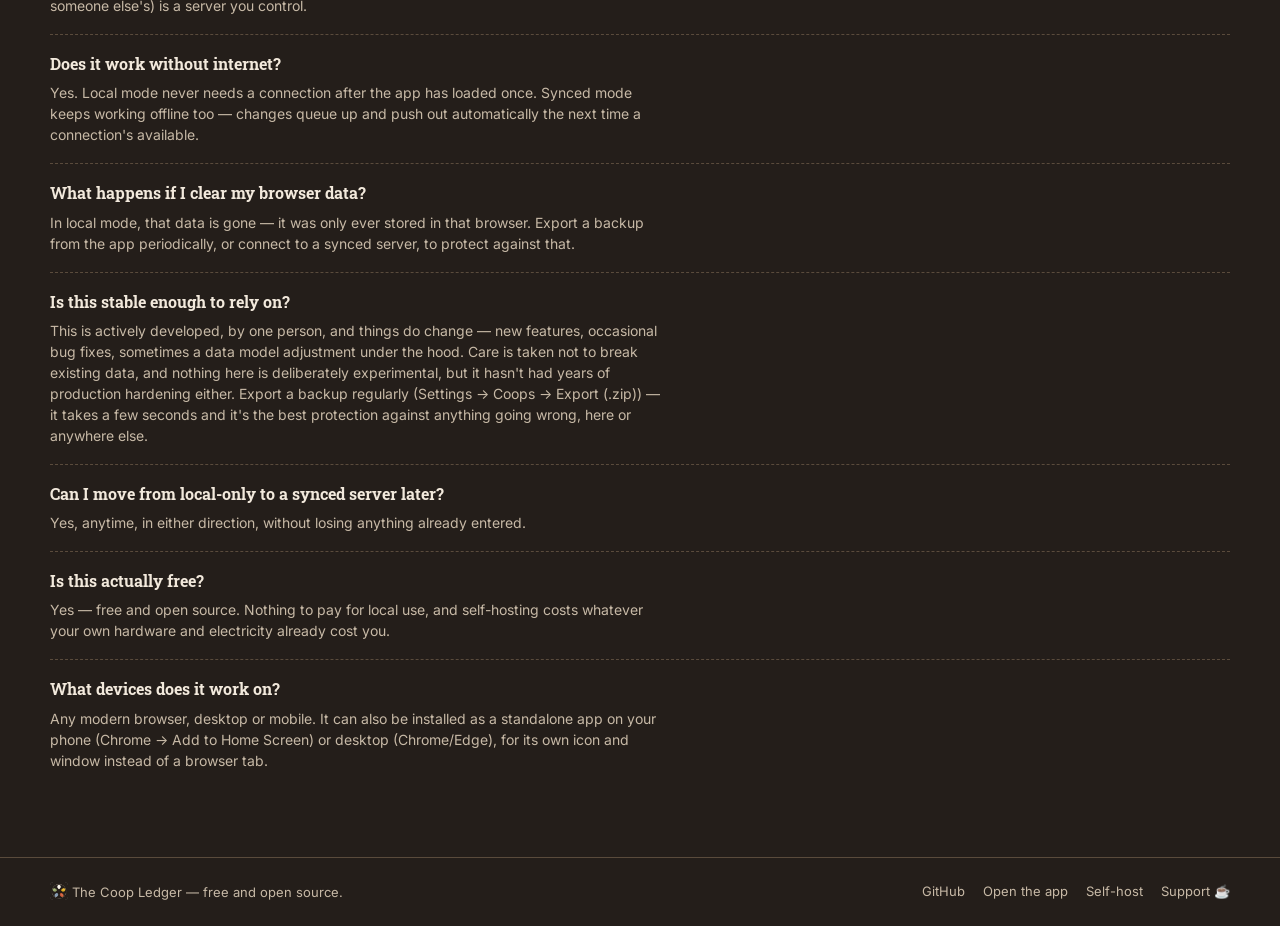
==== commit 67a7c06c: "Sign-in page, Account and Users screens; docs The screens for accounts (server side was the previous" ====
--- a/landing/index.html
+++ b/landing/index.html
@@ -154,7 +154,7 @@
         <div class="path-card">
           <span class="stamp stamp-slate">Your own server</span>
           <h3>Sync it across devices</h3>
-          <p>Run your own copy on a home server or NAS with a single Docker command, then connect any device to it with an invite code. Data lives on your server, syncs automatically in the background, and keeps working offline in between — changes push out the next time a connection's available.</p>
+          <p>Run your own copy on a home server or NAS with a single Docker command, then sign in from any device with your own username and password. Data lives on your server, syncs automatically in the background, and keeps working offline in between — changes push out the next time a connection's available.</p>
           <p class="path-note">Nobody's server but your own. Self-hosting is free, and covered below.</p>
         </div>
       </div>
@@ -186,7 +186,7 @@
         <pre><code>docker compose up -d</code></pre>
       </div>
 
-      <p class="section-lede">That's it — visit <code>http://&lt;your-server-ip&gt;:8000</code>, grab the invite code from the container's logs, and you're in. Full setup instructions, backup guidance, and the source itself are on GitHub.</p>
+      <p class="section-lede">That's it — visit <code>http://&lt;your-server-ip&gt;:8000</code>, sign in as <code>admin</code> with the password from the container's logs, and pick your own. Full setup instructions, backup guidance, and the source itself are on GitHub.</p>
       <a href="https://github.com/TJusczak/thecoopledger" class="btn btn-ghost">View on GitHub ↗</a>
     </div>
   </section>
@@ -215,7 +215,7 @@
       <div class="faq-list">
         <div class="faq-item">
           <div class="faq-q">Do I need to make an account?</div>
-          <div class="faq-a">Not for local use — open the app and start entering data right away. An account (well, an invite code) is only needed if you connect to a synced server, either your own or one someone else invited you to.</div>
+          <div class="faq-a">Not for local use — open the app and start entering data right away. An account is only needed if you connect to a synced server — your own, where you're the admin and can add everyone else, or one someone has given you a login for.</div>
         </div>
         <div class="faq-item">
           <div class="faq-q">Where does my data actually live?</div>
